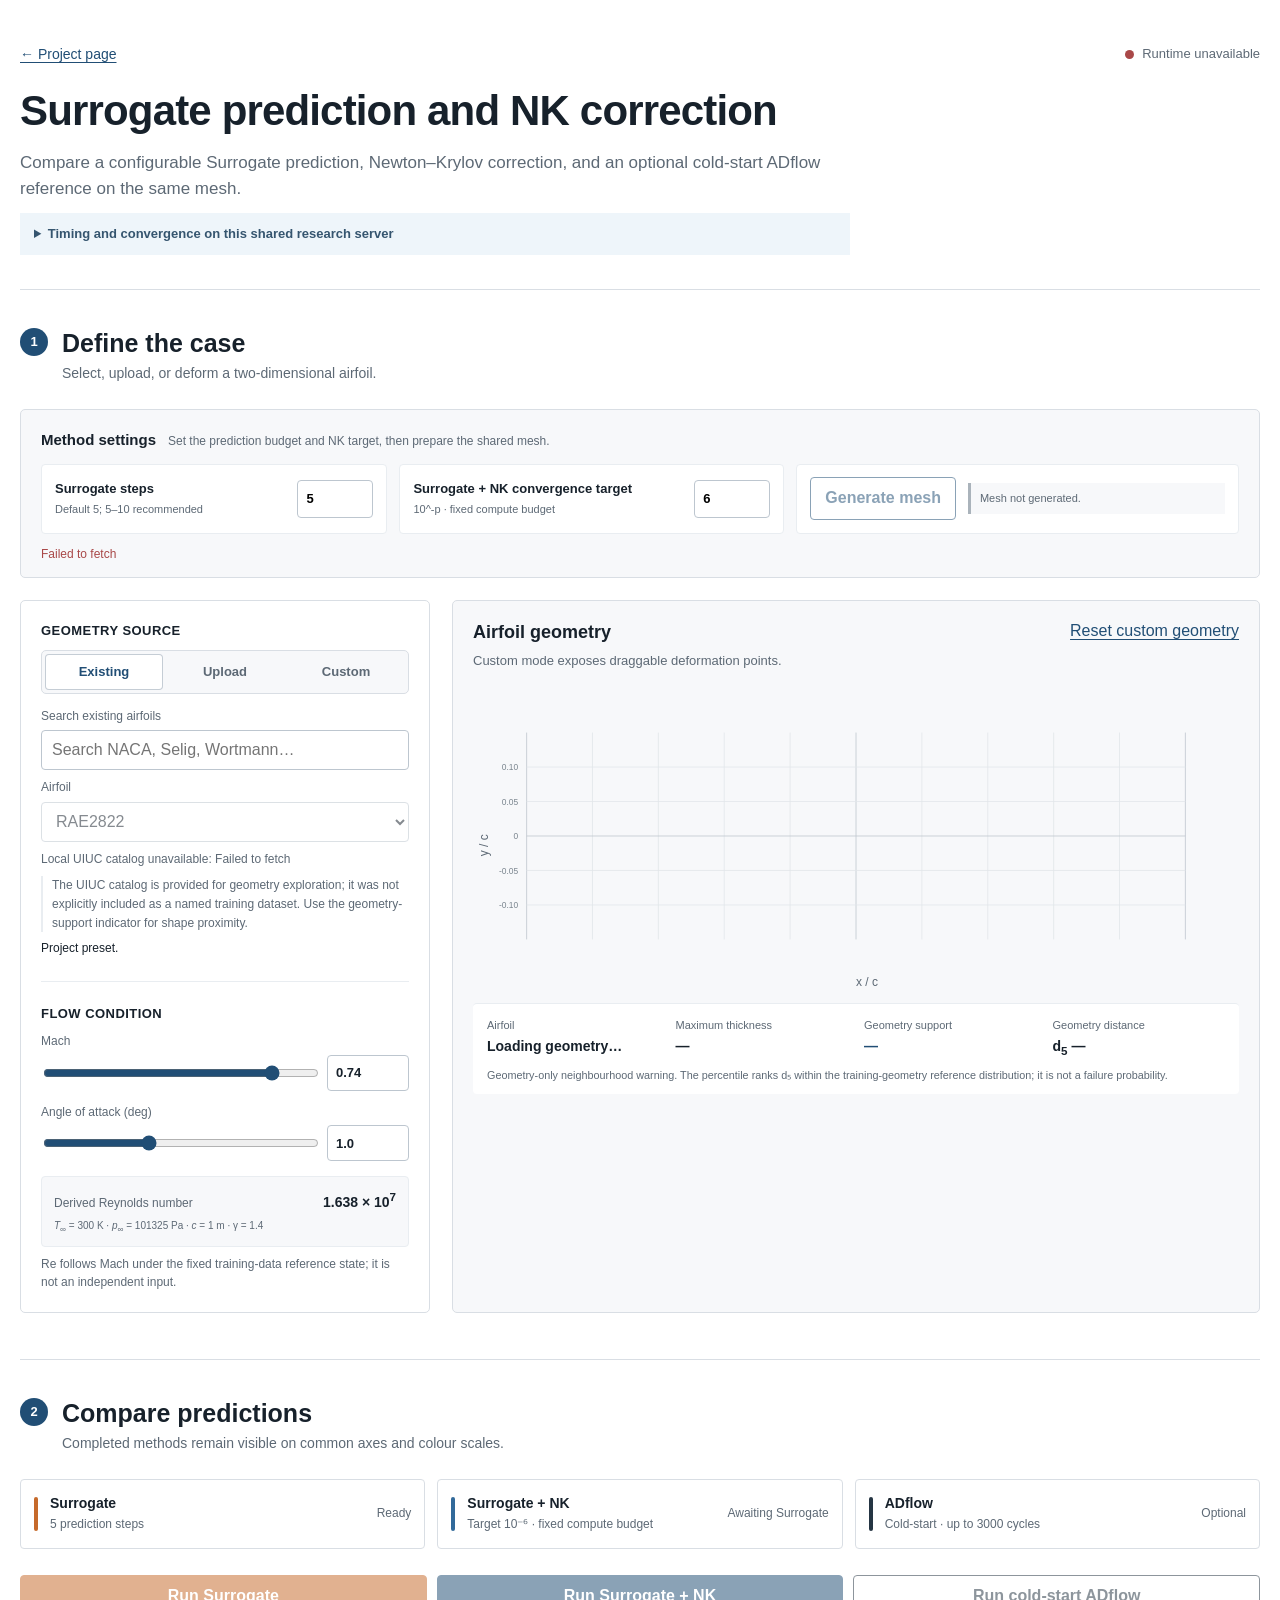
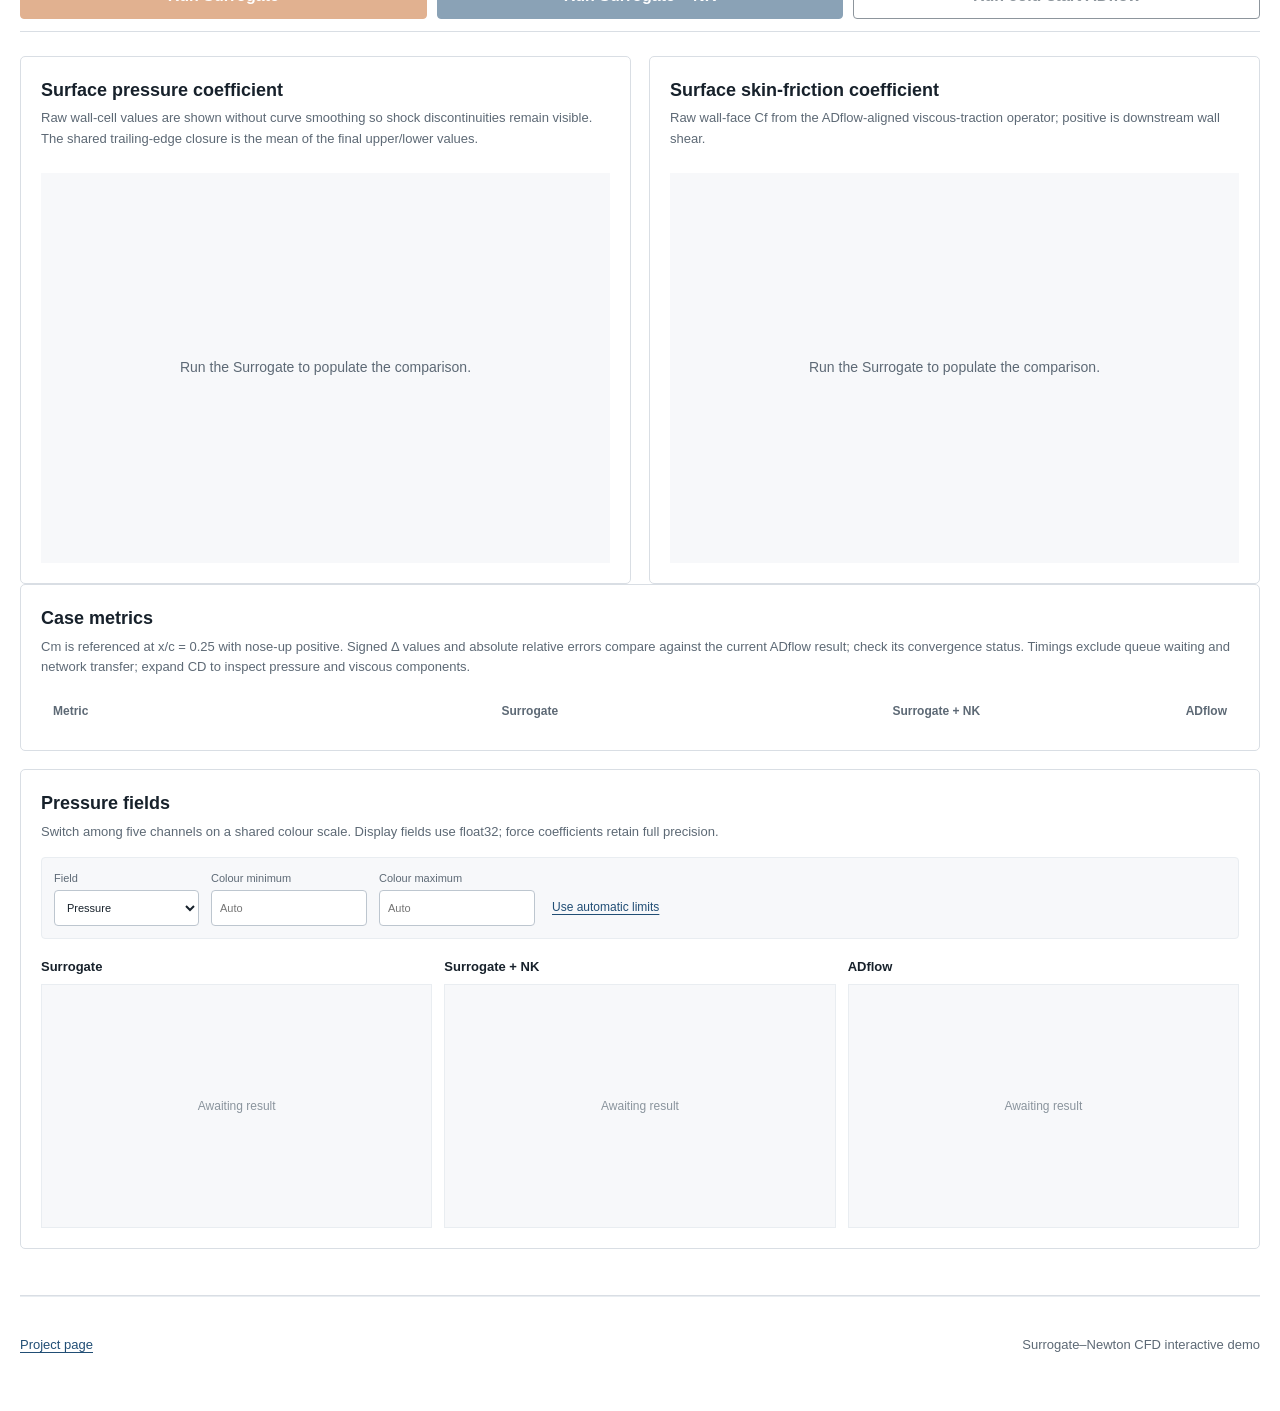
==== demo/index.html @ ae0463c0 "Publish interactive CFD demo with HTTPS compute gateway" ====
<!doctype html>
<html lang="en">
  <head>
    <meta charset="utf-8">
    <meta name="viewport" content="width=device-width, initial-scale=1">
    <meta name="description" content="Interactive Surrogate–Newton CFD airfoil prediction and Newton–Krylov correction demonstration.">
    <meta name="cfd-api-base" content="https://hunting-estimator-replace.ngrok-free.dev">
    <title>Surrogate–Newton CFD · Interactive demo</title>
    <link rel="icon" href="data:,">
    <link rel="stylesheet" href="./styles.css?v=20261111-github">
  </head>
  <body class="demo-page">
    <main class="demo-shell">
      <header class="demo-masthead">
        <a class="back-link" href="../">← Project page</a>
        <h1>Surrogate prediction and NK correction</h1>
        <p>Compare a configurable Surrogate prediction, Newton–Krylov correction, and an optional cold-start ADflow reference on the same mesh.</p>

        <details class="resource-notice"><summary>Timing and convergence on this shared research server</summary><p><strong>Timing on this shared research server.</strong> Limited hardware and queueing can make this public Demo slower than the formal benchmark setting. Cold-start ADflow convergence is case-dependent and its wall time may fluctuate substantially, typically from 10–100 s; Surrogate + NK typically takes 3–10 s. Optimization speedup is likewise strongly dependent on the case and optimization trajectory. Queue waiting time is reported separately from solver wall time. Reaching a residual target does not itself guarantee aerodynamic-coefficient accuracy.</p></details>
        <div id="system-status" class="runtime-status" data-state="pending"><span class="status-dot"></span><span>Checking local runtime…</span></div>
      </header>

      <section id="active-job" class="active-job" aria-live="polite" hidden>
        <div class="active-job-summary">
          <span class="job-pulse" aria-hidden="true"></span>
          <div><strong id="active-job-title">Compute job</strong><span id="active-job-detail">Waiting for scheduler…</span></div>
        </div>
        <div class="active-job-actions">
          <span id="active-job-position"></span>
          <button id="cancel-job" class="text-button" type="button">Cancel job</button>
        </div>
      </section>

      <section class="demo-section case-section" aria-labelledby="case-heading">
        <div class="section-heading"><span>1</span><div><h2 id="case-heading">Define the case</h2><p>Select, upload, or deform a two-dimensional airfoil.</p></div></div>
        <div class="method-bar" aria-label="Method settings and mesh preparation">
          <div class="method-bar-heading"><strong>Method settings</strong><span>Set the prediction budget and NK target, then prepare the shared mesh.</span></div>
          <div class="method-setting-grid">
            <label class="horizontal-setting" for="surrogate-steps"><span>Surrogate steps<small>Default 5; 5–10 recommended</small></span><input id="surrogate-steps" type="number" min="1" max="20" step="1" value="5"></label>
            <label class="horizontal-setting" for="nk-stop-exponent"><span>Surrogate + NK convergence target<small>10^-p · fixed compute budget</small></span><input id="nk-stop-exponent" aria-label="Exponent p" type="number" min="4" max="10" step="1" value="6"></label>
            <div class="mesh-preparation"><button id="mesh-button" class="action-button" disabled>Generate mesh</button><div id="mesh-status" class="mesh-status">Mesh not generated.</div></div>
          </div>
          <p id="case-message" class="case-message" role="status" aria-live="polite">Preparing the local workspace.</p>
        </div>
        <div class="case-layout">
          <aside class="case-controls">
            <div class="control-group geometry-source-group">
              <span class="control-label">Geometry source</span>
              <div class="mode-tabs" role="tablist" aria-label="Geometry source">
                <button class="mode-tab active" data-mode="existing" role="tab" aria-selected="true">Existing</button>
                <button class="mode-tab" data-mode="upload" role="tab" aria-selected="false">Upload</button>
                <button class="mode-tab" data-mode="custom" role="tab" aria-selected="false">Custom</button>
              </div>
              <div class="mode-panel" data-panel="existing">
                <label for="airfoil-search">Search existing airfoils</label>
                <input id="airfoil-search" type="search" placeholder="Search NACA, Selig, Wortmann…" autocomplete="off" disabled>
                <label for="airfoil-preset">Airfoil</label>
                <select id="airfoil-preset" disabled><optgroup label="Project presets"><option value="local:rae2822">RAE2822</option><option value="local:oat15a">OAT15A</option></optgroup></select>
                <p id="airfoil-catalog-status" class="control-help">Loading the local UIUC airfoil library…</p>
                <p class="control-help uiuc-training-note">The UIUC catalog is provided for geometry exploration; it was not explicitly included as a named training dataset. Use the geometry-support indicator for shape proximity.</p>
                <p id="airfoil-description" class="airfoil-description">Project preset.</p>
                <a id="airfoil-source" class="airfoil-source" href="https://m-selig.ae.illinois.edu/ads.html" target="_blank" rel="noreferrer" hidden>UIUC coordinate source ↗</a>
              </div>
              <div class="mode-panel" data-panel="upload" hidden>
                <div class="upload-row"><label class="file-button" for="coordinate-file">Choose coordinate file</label><input id="coordinate-file" type="file" accept=".dat,.txt,.csv,text/plain"><a href="./example-airfoil.dat" download>Download example</a></div>
                <p class="control-help">The example contains separate <code>zone upper</code> and <code>zone lower</code> x–y sections.</p>
              </div>
              <div class="mode-panel" data-panel="custom" hidden>
                <label class="horizontal-setting custom-setting" for="handle-count"><span>Internal drag points<small>Per surface</small></span><input id="handle-count" type="number" min="3" max="16" step="1" value="6"></label>
                <p class="control-help">Cosine-spaced points deform the surface smoothly; the leading and trailing edges remain fixed.</p>
              </div>
            </div>

            <div class="control-group flow-controls">
              <span class="control-label">Flow condition</span>
              <label class="range-control" for="mach-range"><span>Mach</span><input id="mach-range" type="range" min="0.4" max="0.8" step="0.01" value="0.74"><input id="mach" type="number" min="0.4" max="0.8" step="0.01" value="0.74"></label>
              <label class="range-control" for="aoa-range"><span>Angle of attack (deg)</span><input id="aoa-range" type="range" min="-2" max="6" step="0.1" value="1.0"><input id="aoa" type="number" min="-2" max="6" step="0.1" value="1.0"></label>
              <div class="reference-state-readout" aria-label="Fixed thermodynamic reference state">
                <span>Derived Reynolds number</span><strong id="reynolds-value">1.638 × 10<sup>7</sup></strong>
                <small><i>T</i><sub>∞</sub> = 300 K · <i>p</i><sub>∞</sub> = 101325 Pa · <i>c</i> = 1 m · γ = 1.4</small>
              </div>
              <p class="control-help">Re follows Mach under the fixed training-data reference state; it is not an independent input.</p>
            </div>

          </aside>

          <div class="geometry-panel">
            <div class="panel-title-row"><div><h3 id="editor-title">Airfoil geometry</h3><p>Custom mode exposes draggable deformation points.</p></div><button id="reset-geometry" class="text-button">Reset custom geometry</button></div>
            <div id="geometry-editor" class="geometry-editor">
              <svg id="airfoil-svg" viewBox="0 0 1000 360" role="img" aria-label="Editable airfoil geometry"><g class="editor-grid"></g><path id="airfoil-fill" class="airfoil-fill"></path><path id="upper-path" class="surface-path"></path><path id="lower-path" class="surface-path"></path><g id="handle-lines" class="handle-lines"></g><g id="upper-handles" class="handles"></g><g id="lower-handles" class="handles"></g></svg>
              <span class="x-axis-label">x / c</span><span class="y-axis-label">y / c</span>
            </div>
            <div class="geometry-readout">
              <div><span>Airfoil</span><strong id="geometry-name">Loading geometry…</strong></div>
              <div><span>Maximum thickness</span><strong id="thickness-value">—</strong></div>
              <div><span>Geometry support</span><strong id="ood-badge">—</strong></div>
              <div><span>Geometry distance</span><strong id="d5-value">d<sub>5</sub> —</strong></div>
              <small id="fit-note">Geometry-only neighbourhood warning. The percentile ranks d₅ within the training-geometry reference distribution; it is not a failure probability.</small>
            </div>
          </div>
        </div>

      </section>

      <section class="demo-section results-section" aria-labelledby="results-heading">
        <div class="section-heading"><span>2</span><div><h2 id="results-heading">Compare predictions</h2><p>Completed methods remain visible on common axes and colour scales.</p></div></div>
        <div class="stage-summary" aria-label="Available solution stages">
          <article id="stage-surrogate" class="stage-card active"><i></i><div><strong>Surrogate</strong><span id="surrogate-stage-detail">5 prediction steps</span></div><small class="stage-state">Ready</small></article>
          <article id="stage-recovery" class="stage-card"><i></i><div><strong>Surrogate + NK</strong><span id="nk-stage-detail">Target 10⁻⁶ · fixed compute budget</span></div><small class="stage-state">Awaiting Surrogate</small></article>
          <article id="stage-reference" class="stage-card"><i></i><div><strong>ADflow</strong><span>Cold-start · up to 3000 cycles</span></div><small class="stage-state">Optional</small></article>
        </div>
        <div class="solver-actions"><button id="predict-button" class="action-button surrogate-run" disabled>Run Surrogate</button><button id="recover-button" class="action-button nk-run" disabled>Run Surrogate + NK</button><button id="reference-button" class="action-button adflow-run" disabled>Run cold-start ADflow</button></div>

        <div class="surface-plot-grid">
          <article class="result-panel cp-panel">
            <div class="result-heading"><div><h3>Surface pressure coefficient</h3><p>Raw wall-cell values are shown without curve smoothing so shock discontinuities remain visible. The shared trailing-edge closure is the mean of the final upper/lower values.</p></div><div id="cp-legend" class="plot-legend"></div></div>
            <div class="plot-frame"><svg id="cp-chart" viewBox="0 0 900 390" role="img" aria-label="Pressure coefficient comparison"><g class="chart-grid"></g><g class="chart-series"></g><g class="chart-labels"></g></svg><p class="empty-plot" id="cp-empty">Run the Surrogate to populate the comparison.</p></div>
          </article>
          <article class="result-panel cf-panel">
            <div class="result-heading"><div><h3>Surface skin-friction coefficient</h3><p>Raw wall-face Cf from the ADflow-aligned viscous-traction operator; positive is downstream wall shear.</p></div><div id="cf-legend" class="plot-legend"></div></div>
            <div class="plot-frame"><svg id="cf-chart" viewBox="0 0 900 390" role="img" aria-label="Skin-friction coefficient comparison"><g class="chart-grid"></g><g class="chart-series"></g><g class="chart-labels"></g></svg><p class="empty-plot" id="cf-empty">Run the Surrogate to populate the comparison.</p></div>
          </article>
        </div>

        <article class="result-panel metric-panel">
          <div class="result-heading"><div><h3>Case metrics</h3><p>Cm is referenced at x/c = 0.25 with nose-up positive. Signed Δ values and absolute relative errors compare against the current ADflow result; check its convergence status. Timings exclude queue waiting and network transfer; expand CD to inspect pressure and viscous components.</p></div></div>
          <div class="metric-table-wrap"><table class="comparison-table"><thead><tr><th>Metric</th><th>Surrogate</th><th>Surrogate + NK</th><th>ADflow</th></tr></thead><tbody id="comparison-body"></tbody></table></div>
        </article>

        <article class="result-panel fields-panel">
          <div class="result-heading field-heading"><div><h3 id="field-title">Pressure fields</h3><p>Switch among five channels on a shared colour scale. Display fields use float32; force coefficients retain full precision.</p></div></div>
          <div class="field-toolbar">
            <label for="field-channel"><span>Field</span><select id="field-channel"><option value="density">Density</option><option value="velocity_x">Velocity X</option><option value="velocity_y">Velocity Y</option><option value="pressure" selected>Pressure</option><option value="sa_nu_tilde">SA working variable</option></select></label>
            <label for="field-scale-min"><span>Colour minimum</span><input id="field-scale-min" type="number" step="any" placeholder="Auto"></label>
            <label for="field-scale-max"><span>Colour maximum</span><input id="field-scale-max" type="number" step="any" placeholder="Auto"></label>
            <button id="field-scale-auto" class="text-button" type="button">Use automatic limits</button>
            <div id="shared-colorbar" class="shared-colorbar" hidden><span id="color-min">—</span><i></i><span id="color-max">—</span></div>
          </div>
          <div class="field-grid">
            <figure class="field-item"><figcaption>Surrogate</figcaption><div><canvas id="field-surrogate" aria-label="Surrogate field"></canvas><p id="field-surrogate-empty" class="field-placeholder">Awaiting result</p></div></figure>
            <figure class="field-item"><figcaption>Surrogate + NK</figcaption><div><canvas id="field-recovery" aria-label="Newton–Krylov-corrected field"></canvas><p id="field-recovery-empty" class="field-placeholder">Awaiting result</p></div></figure>
            <figure class="field-item"><figcaption>ADflow</figcaption><div><canvas id="field-reference" aria-label="ADflow field"></canvas><p id="field-reference-empty" class="field-placeholder">Awaiting result</p></div></figure>
          </div>
          <div id="error-section" class="error-section" hidden>
            <div class="error-heading"><div><h4 id="error-title">Absolute pressure error against ADflow</h4><p>Surrogate and corrected fields use the same configurable error scale.</p></div></div>
            <div class="error-toolbar">
              <label for="error-scale-min"><span>Error minimum</span><input id="error-scale-min" type="number" step="any" value="0"></label>
              <label for="error-scale-max"><span>Error maximum</span><input id="error-scale-max" type="number" step="any" placeholder="Auto"></label>
              <button id="error-scale-auto" class="text-button" type="button">Use automatic limits</button>
              <div class="error-colorbar"><span id="error-min">0</span><i></i><span id="error-max">—</span></div>
            </div>
            <div class="error-grid">
              <figure class="field-item"><figcaption>Surrogate error <span id="surrogate-error-mse"></span></figcaption><div><canvas id="error-surrogate" aria-label="Surrogate absolute field error"></canvas></div></figure>
              <figure class="field-item"><figcaption>Surrogate + NK error <span id="recovery-error-mse"></span></figcaption><div><canvas id="error-recovery" aria-label="Newton–Krylov absolute field error"></canvas></div></figure>
            </div>
          </div>
        </article>
      </section>
      <footer class="paper-footer"><a href="../">Project page</a><span>Surrogate–Newton CFD interactive demo</span></footer>
    </main>
    <script src="./app.js?v=20261111-github"></script>
  </body>
</html>
---- demo/styles.css ----
:root {
  color-scheme: light;
  --ink: #17212b;
  --muted: #5d6975;
  --line: #d9dee4;
  --soft-line: #e9edf1;
  --paper: #ffffff;
  --panel: #f7f8fa;
  --blue: #326a9a;
  --blue-dark: #214e75;
  --navy: #102a43;
  --navy-deep: #0a1f33;
  --sky: #eaf3f8;
  --sand: #f3eee6;
  --orange: #c66a2b;
  --teal: #36877b;
  --red: #a94848;
  font-family: Arial, "Helvetica Neue", sans-serif;
  font-synthesis: none;
}

* {
  box-sizing: border-box;
}

html {
  scroll-behavior: smooth;
}

body {
  margin: 0;
  color: var(--ink);
  background: var(--paper);
  font-size: 16px;
  line-height: 1.55;
}

a {
  color: var(--blue-dark);
  text-underline-offset: 3px;
}

img {
  display: block;
  max-width: 100%;
}

button,
input,
select {
  font: inherit;
}

button,
select,
input[type="file"] {
  cursor: pointer;
}

button:disabled,
select:disabled {
  cursor: not-allowed;
  opacity: 0.52;
}

.paper-shell {
  width: min(1160px, calc(100% - 48px));
  margin: 0 auto;
}

.demo-shell {
  width: min(1080px, calc(100% - 40px));
  margin: 0 auto;
}

.paper-page {
  background: #fbfcfd;
}

.skip-link {
  position: fixed;
  z-index: 100;
  top: 8px;
  left: 8px;
  padding: 8px 12px;
  color: #fff;
  background: var(--navy-deep);
  transform: translateY(-150%);
}

.skip-link:focus {
  transform: translateY(0);
}

.project-nav {
  position: sticky;
  z-index: 20;
  top: 0;
  border-bottom: 1px solid rgba(16, 42, 67, 0.1);
  background: rgba(255, 255, 255, 0.94);
  backdrop-filter: blur(12px);
}

.project-nav-inner {
  display: flex;
  align-items: center;
  justify-content: space-between;
  min-height: 66px;
  gap: 24px;
}

.project-wordmark {
  display: inline-flex;
  align-items: center;
  gap: 10px;
  color: var(--navy);
  font-size: 14px;
  text-decoration: none;
}

.project-wordmark > span {
  display: grid;
  place-items: center;
  width: 34px;
  height: 34px;
  border-radius: 10px;
  color: #fff;
  background: var(--navy);
  font-size: 12px;
  font-weight: 800;
  letter-spacing: -0.05em;
}

.project-nav nav,
.paper-footer nav {
  display: flex;
  align-items: center;
  gap: 24px;
}

.project-nav nav a,
.paper-footer nav a {
  color: var(--ink);
  font-size: 13px;
  font-weight: 700;
  text-decoration: none;
}

.project-nav nav .nav-demo-link {
  padding: 8px 13px;
  border-radius: 8px;
  color: #fff;
  background: var(--navy);
}

.paper-hero {
  overflow: hidden;
  border-bottom: 1px solid rgba(16, 42, 67, 0.1);
  background:
    radial-gradient(circle at 82% 18%, rgba(50, 106, 154, 0.15), transparent 25rem),
    linear-gradient(145deg, #f7fafc 0%, #edf4f7 55%, #f7f2ea 100%);
}

.hero-grid {
  display: grid;
  grid-template-columns: minmax(0, 1.62fr) minmax(280px, 0.68fr);
  align-items: center;
  gap: clamp(46px, 7vw, 90px);
  min-height: 660px;
  padding-top: 78px;
  padding-bottom: 88px;
}

.project-label,
.section-kicker,
.evidence-kicker {
  margin: 0 0 16px;
  color: var(--blue-dark);
  font-size: 12px;
  font-weight: 800;
  letter-spacing: 0.1em;
  text-transform: uppercase;
}

.hero-copy h1 {
  max-width: 820px;
  margin: 0;
  color: var(--navy-deep);
  font-size: clamp(40px, 5.2vw, 66px);
  font-weight: 760;
  letter-spacing: -0.045em;
  line-height: 1.04;
}

.paper-subtitle {
  max-width: 760px;
  margin: 24px 0 0;
  color: #41566a;
  font-size: clamp(18px, 2vw, 22px);
  line-height: 1.5;
}

.paper-authors {
  display: flex;
  flex-wrap: wrap;
  align-items: baseline;
  gap: 5px 9px;
  margin: 28px 0 0;
  color: var(--navy);
  font-size: 14px;
}

.paper-authors span,
.paper-authors sup {
  color: #7890a3;
}

.paper-affiliation {
  max-width: 720px;
  margin: 7px 0 0;
  color: var(--muted);
  font-size: 13px;
}

.paper-links {
  display: flex;
  flex-wrap: wrap;
  gap: 10px;
  margin-top: 30px;
}

.paper-links a {
  display: inline-flex;
  align-items: center;
  gap: 10px;
  min-height: 44px;
  padding: 10px 17px;
  border: 1px solid #b8c5d0;
  border-radius: 10px;
  color: var(--navy);
  background: rgba(255, 255, 255, 0.76);
  font-size: 14px;
  font-weight: 700;
  text-decoration: none;
  transition: border-color 160ms ease, transform 160ms ease, box-shadow 160ms ease;
}

.paper-links .button-primary {
  border-color: var(--navy);
  color: #fff;
  background: var(--navy);
}

.paper-links a:hover,
.paper-links a:focus-visible {
  border-color: var(--blue);
  outline: none;
  box-shadow: 0 8px 24px rgba(16, 42, 67, 0.12);
  transform: translateY(-1px);
}

.hero-evidence {
  position: relative;
  padding: 30px;
  border: 1px solid rgba(255, 255, 255, 0.14);
  border-radius: 20px;
  color: #fff;
  background: linear-gradient(160deg, var(--navy) 0%, var(--navy-deep) 100%);
  box-shadow: 0 24px 60px rgba(16, 42, 67, 0.2);
}

.hero-evidence::before {
  position: absolute;
  top: 20px;
  right: 22px;
  width: 34px;
  height: 3px;
  border-radius: 99px;
  background: var(--orange);
  content: "";
}

.evidence-kicker {
  color: #acc9dc;
}

.evidence-stat {
  display: grid;
  gap: 5px;
  padding: 21px 0;
  border-top: 1px solid rgba(255, 255, 255, 0.14);
}

.evidence-stat strong {
  color: #fff;
  font-size: 42px;
  letter-spacing: -0.04em;
  line-height: 1;
}

.evidence-stat.compact strong {
  font-size: 30px;
}

.evidence-stat span {
  color: #c6d6e2;
  font-size: 13px;
  line-height: 1.45;
}

.evidence-note {
  margin: 18px 0 0;
  color: #8fa9bc;
  font-size: 11px;
}

.featured-figure {
  margin: 72px auto 10px;
  padding: 20px;
  border: 1px solid var(--soft-line);
  border-radius: 20px;
  background: #fff;
  box-shadow: 0 18px 50px rgba(20, 46, 70, 0.08);
}

.featured-figure img,
.paper-result-figure img {
  width: 100%;
  border-radius: 12px;
  background: #fff;
}

.featured-figure figcaption,
.paper-result-figure figcaption {
  margin: 15px auto 1px;
  color: var(--muted);
  font-size: 13px;
  line-height: 1.5;
}

.featured-figure figcaption {
  max-width: 850px;
  text-align: center;
}

.paper-section {
  padding: 92px 0;
  border-top: 1px solid var(--soft-line);
}

.featured-figure + .paper-section {
  margin-top: 72px;
}

.section-heading-copy h2,
.demo-callout h2 {
  margin: 0;
  color: var(--navy-deep);
  font-size: clamp(30px, 3.5vw, 45px);
  letter-spacing: -0.035em;
  line-height: 1.12;
}

.section-heading-copy > p:last-child {
  max-width: 780px;
  margin: 18px 0 0;
  color: var(--muted);
  font-size: 17px;
}

.centered-heading {
  max-width: 850px;
  margin: 0 auto 44px;
  text-align: center;
}

.centered-heading > p:last-child {
  margin-right: auto;
  margin-left: auto;
}

.abstract-section {
  display: grid;
  grid-template-columns: minmax(280px, 0.8fr) minmax(0, 1.2fr);
  gap: clamp(50px, 8vw, 110px);
}

.abstract-copy {
  border-left: 3px solid #c7dbe8;
  padding-left: 30px;
}

.abstract-copy p {
  margin: 0;
  color: #344b5f;
  font-size: 17px;
  line-height: 1.8;
}

.abstract-copy p + p {
  margin-top: 20px;
}

.method-steps {
  display: grid;
  grid-template-columns: repeat(4, minmax(0, 1fr));
  gap: 14px;
}

.method-steps article {
  min-height: 225px;
  padding: 26px 23px;
  border: 1px solid #dce4ea;
  border-radius: 16px;
  background: #fff;
  transition: border-color 160ms ease, transform 160ms ease;
}

.method-steps article:hover {
  border-color: #a9c4d6;
  transform: translateY(-3px);
}

.method-steps span {
  display: inline-block;
  margin-bottom: 38px;
  color: var(--orange);
  font-size: 12px;
  font-weight: 800;
  letter-spacing: 0.08em;
}

.method-steps h3 {
  margin: 0 0 10px;
  color: var(--navy);
  font-size: 20px;
}

.method-steps p {
  margin: 0;
  color: var(--muted);
  font-size: 14px;
  line-height: 1.6;
}

.results-section {
  padding-bottom: 40px;
}

.result-story {
  display: grid;
  grid-template-columns: minmax(0, 1.65fr) minmax(240px, 0.65fr);
  align-items: center;
  gap: clamp(35px, 6vw, 80px);
  padding: 50px 0;
}

.result-story + .result-story {
  border-top: 1px solid var(--soft-line);
}

.reverse-story .paper-result-figure {
  order: 2;
}

.paper-result-figure {
  margin: 0;
  padding: 14px;
  border: 1px solid var(--soft-line);
  border-radius: 18px;
  background: #fff;
  box-shadow: 0 14px 40px rgba(20, 46, 70, 0.06);
}

.paper-result-figure figcaption {
  padding: 0 8px 4px;
}

.result-number {
  margin: 0 0 28px;
  color: var(--orange);
  font-size: 12px;
  font-weight: 800;
  letter-spacing: 0.08em;
}

.result-copy h3 {
  margin: 0;
  color: var(--navy);
  font-size: 28px;
  letter-spacing: -0.025em;
  line-height: 1.2;
}

.result-copy > p:last-child {
  margin: 16px 0 0;
  color: var(--muted);
  font-size: 15px;
  line-height: 1.7;
}

.demo-callout {
  display: grid;
  grid-template-columns: minmax(0, 1.4fr) minmax(250px, 0.6fr);
  align-items: center;
  gap: 70px;
  margin: 72px 0;
  padding: 58px;
  border: 0;
  border-radius: 24px;
  color: #fff;
  background:
    radial-gradient(circle at 90% 10%, rgba(80, 153, 196, 0.28), transparent 19rem),
    var(--navy-deep);
}

.demo-callout .section-kicker {
  color: #91bdd7;
}

.demo-callout h2 {
  color: #fff;
}

.demo-callout p {
  max-width: 720px;
  margin: 18px 0 0;
  color: #c4d3df;
  font-size: 16px;
}

.demo-features {
  display: flex;
  flex-wrap: wrap;
  gap: 8px 18px;
  margin: 24px 0 0;
  padding: 0;
  color: #a9c0d0;
  font-size: 12px;
  list-style: none;
}

.demo-features li::before {
  margin-right: 7px;
  color: #e4a46d;
  content: "✓";
}

.demo-callout-action {
  display: grid;
  gap: 12px;
}

.demo-callout-action > span {
  color: #89a5b9;
  font-size: 11px;
  font-weight: 800;
  letter-spacing: 0.08em;
  text-transform: uppercase;
}

.demo-callout-action > a {
  display: flex;
  align-items: center;
  justify-content: space-between;
  gap: 16px;
  padding: 14px 16px;
  border-radius: 10px;
  color: var(--navy-deep);
  background: #fff;
  font-size: 14px;
  font-weight: 800;
  text-decoration: none;
}

.demo-callout-action small {
  color: #7894a9;
  line-height: 1.5;
}

.citation-section {
  display: grid;
  grid-template-columns: minmax(280px, 0.7fr) minmax(0, 1.3fr);
  gap: clamp(40px, 7vw, 90px);
}

.citation-section pre {
  overflow-x: auto;
  margin: 0;
  padding: 24px;
  border: 1px solid #d7e0e7;
  border-radius: 14px;
  color: #d8e8f2;
  background: var(--navy-deep);
  font-size: 12px;
  line-height: 1.65;
}

.paper-footer {
  display: flex;
  align-items: center;
  justify-content: space-between;
  gap: 30px;
  padding: 38px 0 56px;
  border-top: 1px solid var(--soft-line);
  color: var(--muted);
  font-size: 13px;
}

.paper-footer > div {
  display: grid;
  gap: 3px;
}

.paper-footer strong {
  color: var(--navy);
}

/* Functional demo */

.demo-shell {
  width: min(1260px, calc(100% - 40px));
}

.demo-masthead {
  position: relative;
  padding: 42px 0 34px;
  border-bottom: 1px solid var(--line);
}

.back-link {
  display: inline-block;
  margin-bottom: 20px;
  font-size: 14px;
}

.demo-masthead h1 {
  margin: 0;
  font-size: clamp(29px, 4vw, 42px);
  line-height: 1.2;
  letter-spacing: -0.02em;
}

.demo-masthead > p {
  max-width: 830px;
  margin: 14px 0 0;
  color: var(--muted);
  font-size: 17px;
}

.demo-masthead > .transport-notice {
  max-width: 830px;
  margin-top: 18px;
  padding: 11px 14px;
  border-left: 3px solid #b36b2c;
  color: #6f4a2b;
  background: #fff6ea;
  font-size: 13px;
  line-height: 1.55;
}

.demo-masthead > .resource-notice {
  max-width: 830px;
  margin-top: 10px;
  padding: 11px 14px;
  border-left: 3px solid var(--steel);
  color: #35556f;
  background: #eef5fa;
  font-size: 13px;
  line-height: 1.55;
}

.runtime-status {
  position: absolute;
  top: 44px;
  right: 0;
  display: flex;
  align-items: center;
  gap: 8px;
  color: var(--muted);
  font-size: 13px;
}

.status-dot {
  width: 9px;
  height: 9px;
  border-radius: 50%;
  background: #9aa4ad;
}

.runtime-status[data-state="online"] .status-dot {
  background: var(--teal);
}

.runtime-status[data-state="offline"] .status-dot {
  background: var(--red);
}

.active-job {
  display: flex;
  align-items: center;
  justify-content: space-between;
  gap: 24px;
  margin-top: 20px;
  padding: 14px 16px;
  border: 1px solid #b9cedd;
  border-radius: 7px;
  background: #edf5f9;
  box-shadow: 0 8px 24px rgba(33, 78, 117, 0.08);
}

.active-job[data-state="running"] {
  border-color: #8eb8d4;
  background: #e8f3f8;
}

.active-job[data-state="cancelled"],
.active-job[data-state="failed"] {
  border-color: #d4b1b1;
  background: #fbf0f0;
}

.active-job-summary,
.active-job-actions {
  display: flex;
  align-items: center;
  gap: 12px;
}

.active-job-summary > div {
  display: grid;
  gap: 2px;
}

.active-job-summary strong {
  color: var(--navy);
  font-size: 14px;
}

.active-job-summary span,
.active-job-actions > span {
  color: var(--muted);
  font-size: 12px;
}

.job-pulse {
  width: 10px;
  height: 10px;
  border-radius: 50%;
  background: var(--blue);
  box-shadow: 0 0 0 5px rgba(50, 106, 154, 0.12);
}

.active-job[data-state="running"] .job-pulse {
  animation: job-pulse 1.5s ease-out infinite;
}

.active-job-actions .text-button {
  min-height: 34px;
  padding: 6px 10px;
  border: 1px solid #aebfc9;
  border-radius: 4px;
  background: #fff;
}

@keyframes job-pulse {
  0% { box-shadow: 0 0 0 0 rgba(50, 106, 154, 0.34); }
  70% { box-shadow: 0 0 0 8px rgba(50, 106, 154, 0); }
  100% { box-shadow: 0 0 0 0 rgba(50, 106, 154, 0); }
}

.demo-section {
  padding: 38px 0 46px;
  border-bottom: 1px solid var(--line);
}

.section-heading {
  display: flex;
  align-items: flex-start;
  gap: 14px;
  margin-bottom: 24px;
}

.section-heading > span {
  display: grid;
  place-items: center;
  width: 28px;
  height: 28px;
  border-radius: 50%;
  color: #fff;
  background: var(--blue-dark);
  font-size: 13px;
  font-weight: 700;
}

.section-heading h2 {
  margin: 0;
  font-size: 25px;
  line-height: 1.2;
}

.section-heading p {
  margin: 5px 0 0;
  color: var(--muted);
  font-size: 14px;
}

.case-layout {
  display: grid;
  grid-template-columns: minmax(340px, 410px) 1fr;
  align-items: stretch;
  gap: 22px;
}

.case-controls,
.geometry-panel,
.result-panel {
  border: 1px solid var(--line);
  border-radius: 5px;
  background: #fff;
}

.case-controls {
  padding: 20px;
}

.control-group + .control-group {
  margin-top: 24px;
  padding-top: 22px;
  border-top: 1px solid var(--soft-line);
}

.control-group > label,
.flow-controls > label,
.control-label {
  display: block;
  margin-bottom: 8px;
  font-size: 13px;
  font-weight: 700;
  text-transform: uppercase;
  letter-spacing: 0.035em;
}

#geometry-source,
#airfoil-search,
#airfoil-preset,
.input-row input,
.range-control input[type="number"] {
  width: 100%;
  height: 40px;
  padding: 7px 10px;
  border: 1px solid #bdc6cf;
  border-radius: 4px;
  color: var(--ink);
  background: #fff;
}

#geometry-source:focus,
#airfoil-search:focus,
#airfoil-preset:focus,
.input-row input:focus,
.range-control input[type="number"]:focus {
  border-color: var(--blue);
  outline: 2px solid #d8e7f3;
}

.upload-row {
  display: flex;
  flex-wrap: wrap;
  align-items: center;
  gap: 8px 12px;
  margin-top: 11px;
}

#coordinate-file {
  position: absolute;
  width: 1px;
  height: 1px;
  overflow: hidden;
  clip: rect(0 0 0 0);
  clip-path: inset(50%);
}

.file-button {
  padding: 7px 10px;
  border: 1px solid #b9c2cb;
  border-radius: 4px;
  font-size: 13px;
}

.upload-row a {
  font-size: 13px;
}

.control-help {
  margin: 8px 0 0;
  color: var(--muted);
  font-size: 12px;
}

.control-help code {
  font-size: 11px;
}

.mode-tabs {
  display: grid;
  grid-template-columns: repeat(3, 1fr);
  gap: 5px;
  padding: 4px;
  border: 1px solid var(--line);
  border-radius: 5px;
  background: var(--panel);
}

.mode-tab {
  min-height: 34px;
  border: 0;
  border-radius: 3px;
  color: var(--muted);
  background: transparent;
  font-size: 13px;
  font-weight: 700;
}

.mode-tab.active {
  color: var(--blue-dark);
  background: #fff;
  box-shadow: 0 0 0 1px #c5cdd5;
}

.mode-panel {
  margin-top: 13px;
  min-height: 76px;
}

.mode-panel > label:not(.custom-setting) {
  display: block;
  margin-bottom: 5px;
  color: var(--muted);
  font-size: 12px;
}

#airfoil-search {
  margin-bottom: 8px;
}

.airfoil-description {
  margin: 8px 0 1px;
  color: var(--ink);
  font-size: 12px;
  line-height: 1.4;
}

.airfoil-source {
  font-size: 12px;
}

.range-control {
  display: grid !important;
  grid-template-columns: 1fr 82px;
  align-items: center;
  gap: 4px 10px;
  margin-bottom: 12px !important;
  text-transform: none !important;
  letter-spacing: 0 !important;
}

.range-control span {
  grid-column: 1 / -1;
  color: var(--muted);
  font-size: 12px;
  font-weight: 400;
}

.range-control input[type="range"] {
  width: 100%;
  accent-color: var(--blue-dark);
}

.range-control input[type="number"] {
  height: 36px;
  padding: 5px 8px;
}

.reference-state-readout {
  display: grid;
  grid-template-columns: 1fr auto;
  align-items: baseline;
  gap: 5px 12px;
  margin-top: 15px;
  padding: 11px 12px;
  border: 1px solid var(--soft-line);
  border-radius: 4px;
  background: var(--panel);
  color: var(--muted);
  font-size: 12px;
}

.reference-state-readout strong {
  color: var(--ink);
  font-size: 14px;
  font-weight: 600;
}

.reference-state-readout small {
  grid-column: 1 / -1;
  line-height: 1.45;
}

.input-row {
  display: grid;
  grid-template-columns: 0.75fr 1.25fr;
  gap: 10px;
}

.input-row label {
  color: var(--muted);
  font-size: 12px;
}

.input-row label:last-child {
  grid-column: 1 / -1;
}

.input-row span {
  display: block;
  margin-bottom: 4px;
}

.geometry-readout {
  display: grid;
  grid-template-columns: repeat(4, minmax(0, 1fr));
  gap: 10px 16px;
  margin-top: 12px;
  padding: 13px 14px 11px;
  border-top: 1px solid var(--soft-line);
  border-radius: 4px;
  background: #fff;
  font-size: 13px;
}

.geometry-readout > div {
  min-width: 0;
}

.geometry-readout span,
.geometry-readout strong {
  display: block;
}

.geometry-readout span {
  color: var(--muted);
  font-size: 11px;
}

.geometry-readout strong {
  margin-top: 2px;
  font-family: Arial, "Helvetica Neue", sans-serif;
  font-size: 14px;
  line-height: 1.35;
}

.geometry-readout small {
  grid-column: 1 / -1;
  color: var(--muted);
  line-height: 1.4;
}

#ood-badge {
  color: var(--blue-dark);
}

#ood-badge.edge {
  color: #9a641d;
}

#ood-badge.out {
  color: var(--red);
}

#ood-badge.id {
  color: #2d6b4f;
}

.uiuc-training-note {
  padding-left: 9px;
  border-left: 2px solid var(--soft-line);
}

.action-button {
  min-height: 40px;
  padding: 8px 14px;
  border: 1px solid var(--blue-dark);
  border-radius: 4px;
  color: var(--blue-dark);
  background: #fff;
  font-weight: 700;
}

.action-button:hover:not(:disabled),
.action-button:focus-visible {
  background: #eef4f8;
  outline: none;
}

.method-bar {
  margin-top: 22px;
  padding: 18px 20px 14px;
  border: 1px solid var(--line);
  border-radius: 5px;
  background: var(--panel);
}

.method-bar-heading {
  display: flex;
  align-items: baseline;
  gap: 12px;
  margin-bottom: 13px;
}

.method-bar-heading strong {
  font-size: 15px;
}

.method-bar-heading span {
  color: var(--muted);
  font-size: 12px;
}

.method-setting-grid {
  display: grid;
  grid-template-columns: minmax(220px, 0.9fr) minmax(260px, 1fr) minmax(300px, 1.15fr);
  align-items: stretch;
  gap: 12px;
}

.horizontal-setting,
.mesh-preparation {
  min-height: 70px;
  padding: 12px 13px;
  border: 1px solid var(--soft-line);
  border-radius: 4px;
  background: #fff;
}

.horizontal-setting {
  display: grid;
  grid-template-columns: 1fr 76px;
  align-items: center;
  gap: 12px;
  color: var(--ink);
  font-size: 13px;
  font-weight: 700;
}

.horizontal-setting small {
  display: block;
  margin-top: 2px;
  color: var(--muted);
  font-size: 11px;
  font-weight: 400;
}

.horizontal-setting input {
  width: 100%;
  height: 38px;
  padding: 6px 8px;
  border: 1px solid #bdc6cf;
  border-radius: 4px;
}

.horizontal-setting input:focus {
  border-color: var(--blue);
  outline: 2px solid #d8e7f3;
}

.mesh-preparation {
  display: grid;
  grid-template-columns: auto 1fr;
  align-items: center;
  gap: 12px;
}

.mesh-status {
  padding: 7px 9px;
  border-left: 3px solid #aab3bb;
  color: var(--muted);
  background: var(--panel);
  font-size: 11px;
  font-variant-numeric: tabular-nums;
}

.mesh-status.ready {
  border-left-color: var(--teal);
  color: #2c665e;
}

.case-message {
  min-height: 0;
  margin: 11px 0 0;
  color: var(--muted);
  font-size: 12px;
}

.case-message.error {
  color: var(--red);
}

.geometry-panel {
  min-width: 0;
  padding: 18px 20px 14px;
  background: var(--panel);
}

.panel-title-row,
.result-heading {
  display: flex;
  align-items: flex-start;
  justify-content: space-between;
  gap: 20px;
}

.panel-title-row h3,
.result-heading h3 {
  margin: 0;
  font-size: 18px;
}

.panel-title-row p,
.result-heading p {
  margin: 4px 0 0;
  color: var(--muted);
  font-size: 13px;
}

.text-button {
  padding: 0;
  border: 0;
  color: var(--blue-dark);
  background: transparent;
  text-decoration: underline;
  text-underline-offset: 3px;
}

.geometry-editor {
  position: relative;
  margin-top: 10px;
}

#airfoil-svg {
  display: block;
  width: 100%;
  min-height: 310px;
  touch-action: none;
  user-select: none;
}

.editor-grid line {
  stroke: #e1e5e9;
  stroke-width: 1;
}

.editor-grid line.major {
  stroke: #bdc5cc;
}

.editor-grid text {
  fill: #7a858e;
  font-family: Arial, "Helvetica Neue", sans-serif;
  font-size: 11px;
}

.airfoil-fill {
  fill: #dfe8ef;
  opacity: 0.68;
}

.surface-path {
  fill: none;
  stroke: #1d2c38;
  stroke-width: 2.5;
}

.handle-lines line {
  stroke: #8ca7bc;
  stroke-width: 1;
  stroke-dasharray: 4 5;
}

.handle-hit {
  fill: transparent;
  cursor: ns-resize;
}

.handle-dot {
  fill: var(--blue);
  stroke: #fff;
  stroke-width: 2;
  pointer-events: none;
}

.x-axis-label,
.y-axis-label {
  position: absolute;
  color: var(--muted);
  font-size: 12px;
}

.x-axis-label {
  left: 50%;
  bottom: 0;
}

.y-axis-label {
  top: 50%;
  left: 0;
  transform: rotate(-90deg);
}

.stage-summary {
  display: grid;
  grid-template-columns: repeat(3, 1fr);
  gap: 12px;
}

.stage-card {
  display: grid;
  grid-template-columns: 4px 1fr auto;
  gap: 12px;
  align-items: center;
  min-height: 70px;
  padding: 13px;
  border: 1px solid var(--line);
  border-radius: 4px;
}

.stage-card > i {
  width: 4px;
  height: 34px;
  border-radius: 3px;
  background: #aeb6bd;
}

#stage-surrogate > i {
  background: var(--orange);
}

#stage-recovery > i {
  background: var(--blue);
}

#stage-reference > i {
  background: #253543;
}

.stage-card strong,
.stage-card span {
  display: block;
}

.stage-card strong {
  font-size: 14px;
}

.stage-card span,
.stage-card small {
  color: var(--muted);
  font-size: 12px;
}

.stage-card.running {
  background: #f4f8fb;
}

.stage-card.complete {
  border-color: #9cb5c8;
}

.solver-actions {
  display: grid;
  grid-template-columns: repeat(3, minmax(0, 1fr));
  gap: 10px;
  margin: 14px 0 24px;
}

.solver-actions .action-button {
  min-height: 44px;
}

.surrogate-run {
  border-color: var(--orange);
  color: #fff;
  background: var(--orange);
}

.surrogate-run:hover:not(:disabled),
.surrogate-run:focus-visible {
  color: #fff;
  background: #ad5821;
}

.nk-run {
  border-color: var(--blue-dark);
  color: #fff;
  background: var(--blue-dark);
}

.nk-run:hover:not(:disabled),
.nk-run:focus-visible {
  color: #fff;
  background: #173d5d;
}

.adflow-run {
  border-color: #253543;
  color: #253543;
  background: #fff;
}

.adflow-run:hover:not(:disabled),
.adflow-run:focus-visible {
  color: #fff;
  background: #253543;
}

.result-panel {
  padding: 20px;
}

.result-panel + .result-panel {
  margin-top: 18px;
}

.plot-frame {
  position: relative;
  min-height: 390px;
  margin-top: 14px;
}

#cp-chart {
  display: block;
  width: 100%;
  height: 390px;
}

#cf-chart {
  display: block;
  width: 100%;
  height: 390px;
}

.surface-plot-grid {
  display: grid;
  grid-template-columns: repeat(2, minmax(0, 1fr));
  gap: 18px;
}

.surface-plot-grid .result-panel + .result-panel {
  margin-top: 0;
}

.surface-plot-grid .result-heading {
  display: block;
}

.surface-plot-grid .plot-legend {
  justify-content: flex-start;
  margin-top: 10px;
}

.drag-breakdown {
  display: inline-block;
  text-align: left;
}

.drag-breakdown summary {
  cursor: pointer;
  list-style-position: outside;
  text-align: right;
}

.drag-breakdown div {
  display: grid;
  grid-template-columns: auto auto;
  gap: 3px 12px;
  margin-top: 6px;
  color: var(--muted);
  font-size: 11px;
}

.chart-grid line {
  stroke: #e0e5e9;
  stroke-width: 1;
}

.chart-grid line.axis {
  stroke: #9da8b1;
}

.chart-labels text {
  fill: #66727d;
  font-family: Arial, "Helvetica Neue", sans-serif;
  font-size: 12px;
}

.plot-legend {
  display: flex;
  flex-wrap: wrap;
  justify-content: flex-end;
  gap: 8px 14px;
  color: var(--muted);
  font-size: 12px;
}

.legend-item {
  display: inline-flex;
  align-items: center;
  gap: 6px;
}

.legend-item i {
  width: 18px;
  height: 0;
  border-top: 3px solid;
}

.legend-item i.dashed {
  border-top-style: dashed;
}

.legend-item i.marked-circle,
.legend-item i.marked-square {
  position: relative;
}

.legend-item i.marked-circle::after,
.legend-item i.marked-square::after {
  position: absolute;
  top: -5px;
  left: 6px;
  width: 6px;
  height: 6px;
  border: 2px solid;
  border-color: inherit;
  background: #fff;
  content: "";
}

.legend-item i.marked-circle::after {
  border-radius: 50%;
}

.legend-item i.wide {
  border-top-width: 5px;
  opacity: 0.72;
}

.legend-separator {
  width: 1px;
  height: 17px;
  background: var(--line);
}

.empty-plot {
  position: absolute;
  inset: 0;
  display: grid;
  place-items: center;
  margin: 0;
  color: var(--muted);
  background: var(--panel);
  font-size: 14px;
}

.metric-table-wrap {
  margin-top: 15px;
  overflow-x: auto;
}

.comparison-table {
  width: 100%;
  border-collapse: collapse;
  font-variant-numeric: tabular-nums;
}

.comparison-table th,
.comparison-table td {
  padding: 10px 12px;
  border-top: 1px solid var(--soft-line);
  text-align: right;
  white-space: nowrap;
}

.comparison-table th:first-child,
.comparison-table td:first-child {
  text-align: left;
}

.comparison-table thead th {
  border-top: 0;
  color: var(--muted);
  font-size: 12px;
}

.comparison-table tbody th {
  font-size: 13px;
  font-weight: 500;
}

.comparison-table td {
  font-size: 13px;
}

.field-heading {
  align-items: center;
}

.field-toolbar,
.error-toolbar {
  display: flex;
  flex-wrap: wrap;
  align-items: flex-end;
  gap: 10px 12px;
  margin-top: 14px;
  padding: 12px;
  border: 1px solid var(--soft-line);
  border-radius: 4px;
  background: var(--panel);
}

.field-toolbar label,
.error-toolbar label {
  display: grid;
  gap: 3px;
  color: var(--muted);
  font-size: 11px;
}

.field-toolbar select,
.field-toolbar input,
.error-toolbar input {
  min-width: 145px;
  height: 36px;
  padding: 5px 8px;
  border: 1px solid #bdc6cf;
  border-radius: 4px;
  color: var(--ink);
  background: #fff;
}

.field-toolbar select:focus,
.field-toolbar input:focus,
.error-toolbar input:focus {
  border-color: var(--blue);
  outline: 2px solid #d8e7f3;
}

.field-toolbar .text-button,
.error-toolbar .text-button {
  height: 36px;
  padding: 0 5px;
  font-size: 12px;
}

.shared-colorbar {
  display: flex;
  align-items: center;
  gap: 7px;
  margin-left: auto;
  color: var(--muted);
  font-size: 11px;
  font-variant-numeric: tabular-nums;
}

.shared-colorbar i {
  width: 130px;
  height: 10px;
  border: 1px solid #c6cdd3;
  background: linear-gradient(90deg, #183e73, #418eb7, #6bb8d5, #eee4b9, #e8773c, #9e2635);
}

.field-grid {
  display: grid;
  grid-template-columns: repeat(3, minmax(0, 1fr));
  gap: 12px;
  margin-top: 18px;
}

.field-item {
  margin: 0;
}

.field-item figcaption {
  margin-bottom: 7px;
  font-size: 13px;
  font-weight: 700;
}

.field-item > div {
  position: relative;
  aspect-ratio: 1.6;
  overflow: hidden;
  border: 1px solid var(--soft-line);
  background: var(--panel);
}

.field-item canvas {
  display: block;
  width: 100%;
  height: 100%;
}

.field-placeholder {
  position: absolute;
  inset: 0;
  display: grid;
  place-items: center;
  margin: 0;
  color: #8a949d;
  font-size: 12px;
}

.error-section {
  margin-top: 24px;
  padding-top: 20px;
  border-top: 1px solid var(--soft-line);
}

.error-heading {
  display: flex;
  align-items: center;
  justify-content: space-between;
  gap: 20px;
}

.error-heading h4 {
  margin: 0;
  font-size: 15px;
}

.error-heading p {
  margin: 3px 0 0;
  color: var(--muted);
  font-size: 12px;
}

.error-colorbar {
  display: flex;
  align-items: center;
  gap: 7px;
  margin-left: auto;
  color: var(--muted);
  font-size: 11px;
  font-variant-numeric: tabular-nums;
}

.error-colorbar i {
  width: 130px;
  height: 10px;
  border: 1px solid #c6cdd3;
  background: linear-gradient(90deg, #fffdf7, #fee0a8, #f59663, #ce4970, #6f1f7b);
}

.error-grid {
  display: grid;
  grid-template-columns: repeat(2, minmax(0, 1fr));
  gap: 12px;
  margin-top: 13px;
}

.error-grid figcaption span {
  color: var(--muted);
  font-size: 11px;
  font-weight: 400;
}

[hidden] {
  display: none !important;
}

@media (max-width: 900px) {
  .hero-grid {
    grid-template-columns: 1fr;
    min-height: auto;
    padding-top: 64px;
    padding-bottom: 64px;
  }

  .hero-evidence {
    display: grid;
    grid-template-columns: repeat(3, minmax(0, 1fr));
    gap: 18px;
  }

  .hero-evidence .evidence-kicker,
  .hero-evidence .evidence-note {
    grid-column: 1 / -1;
  }

  .evidence-stat {
    align-content: start;
  }

  .abstract-section,
  .citation-section,
  .result-story,
  .demo-callout {
    grid-template-columns: 1fr;
  }

  .reverse-story .paper-result-figure {
    order: 0;
  }

  .method-steps {
    grid-template-columns: repeat(2, minmax(0, 1fr));
  }

  .runtime-status {
    position: static;
    margin-top: 18px;
  }

  .case-layout {
    grid-template-columns: 1fr;
  }

  .method-setting-grid {
    grid-template-columns: 1fr 1fr;
  }

  .mesh-preparation {
    grid-column: 1 / -1;
  }

  .geometry-readout {
    grid-template-columns: repeat(2, minmax(0, 1fr));
  }

  .stage-summary,
  .surface-plot-grid,
  .field-grid,
  .error-grid {
    grid-template-columns: 1fr;
  }

  .field-item > div {
    aspect-ratio: 2;
  }
}

@media (max-width: 600px) {
  .paper-shell,
  .demo-shell {
    width: min(100% - 24px, 1260px);
  }

  .project-wordmark strong {
    display: none;
  }

  .project-nav nav a:not(.nav-demo-link) {
    display: none;
  }

  .project-nav-inner {
    min-height: 58px;
  }

  .hero-grid {
    padding-top: 48px;
    padding-bottom: 52px;
  }

  .hero-copy h1 {
    font-size: 39px;
  }

  .paper-authors {
    gap: 4px 7px;
  }

  .paper-links a {
    justify-content: center;
    width: 100%;
  }

  .hero-evidence {
    display: block;
    padding: 24px;
  }

  .featured-figure {
    margin-top: 42px;
    padding: 10px;
  }

  .paper-section {
    padding: 58px 0;
  }

  .featured-figure + .paper-section {
    margin-top: 42px;
  }

  .abstract-section {
    gap: 34px;
  }

  .abstract-copy {
    padding-left: 20px;
  }

  .method-steps {
    grid-template-columns: 1fr;
  }

  .method-steps article {
    min-height: 0;
  }

  .method-steps span {
    margin-bottom: 20px;
  }

  .result-story {
    gap: 28px;
    padding: 36px 0;
  }

  .demo-callout {
    gap: 36px;
    margin: 42px 0;
    padding: 34px 24px;
  }

  .citation-section {
    gap: 34px;
  }

  .active-job {
    align-items: flex-start;
    flex-direction: column;
    gap: 12px;
  }

  .active-job-actions {
    justify-content: space-between;
    width: 100%;
  }

  .demo-callout,
  .paper-footer,
  .panel-title-row,
  .result-heading {
    align-items: flex-start;
    flex-direction: column;
  }

  .method-bar-heading {
    display: block;
  }

  .method-bar-heading span {
    display: block;
    margin-top: 3px;
  }

  .method-setting-grid,
  .solver-actions {
    grid-template-columns: 1fr;
  }

  .mesh-preparation {
    grid-column: auto;
    grid-template-columns: 1fr;
  }

  .solver-actions .action-button {
    width: 100%;
  }

  .shared-colorbar,
  .error-colorbar {
    width: 100%;
    margin-left: 0;
  }

  .case-controls,
  .geometry-panel,
  .result-panel {
    padding: 15px;
  }

  #airfoil-svg {
    min-height: 230px;
  }

  .plot-frame,
  #cp-chart {
    min-height: 310px;
    height: 310px;
  }
}

/* Keep preparation and repeat solves within reach without obscuring mobile plots. */
.resource-notice summary { cursor: pointer; font-weight: 600; }
.resource-notice > p { margin: 10px 0 0; }
.case-section > .method-bar { margin: 0 0 22px; }
.stage-card.stopped { border-color: #c8964e; background: #fffaf0; }
.stage-card.stopped .stage-state { color: #84591f; }
@media (min-width: 900px) {
  .solver-actions { position: sticky; top: 0; z-index: 5; padding: 12px 0; background: rgba(255,255,255,.97); border-bottom: 1px solid var(--line); }
}
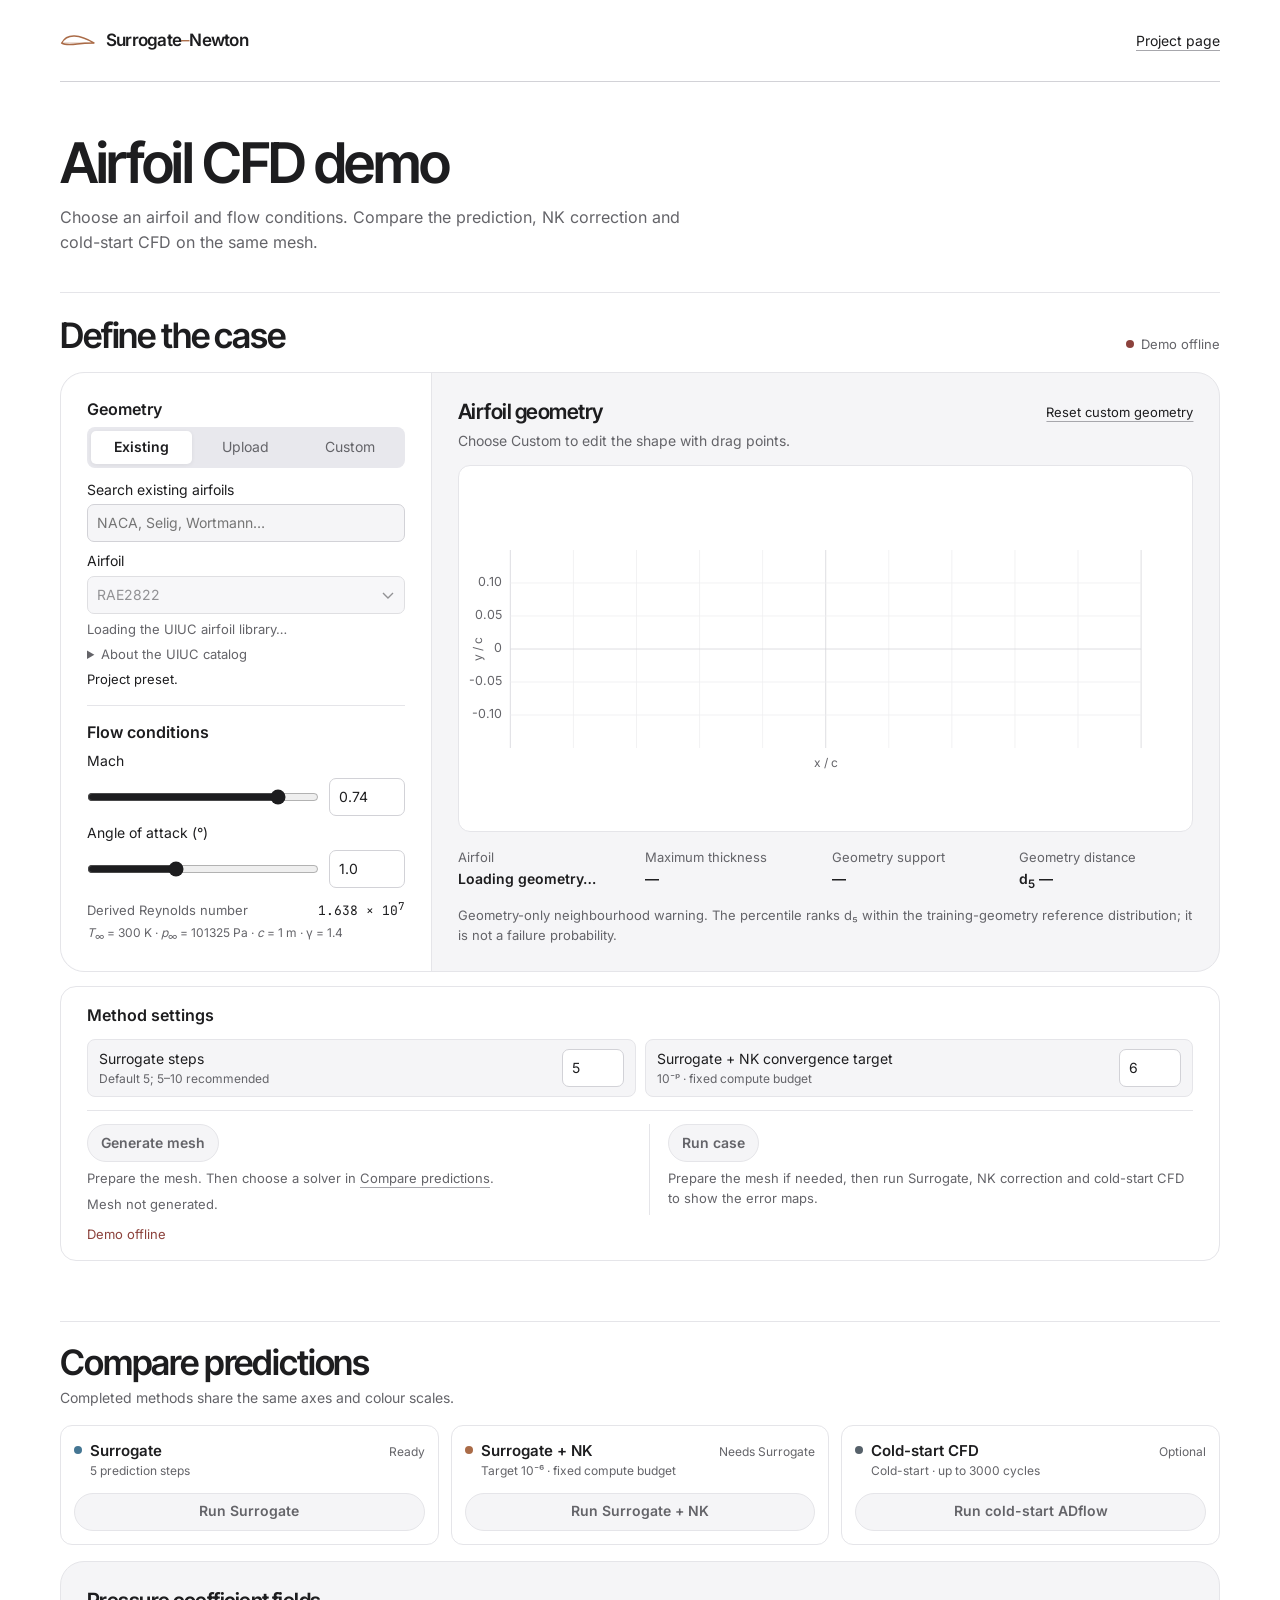
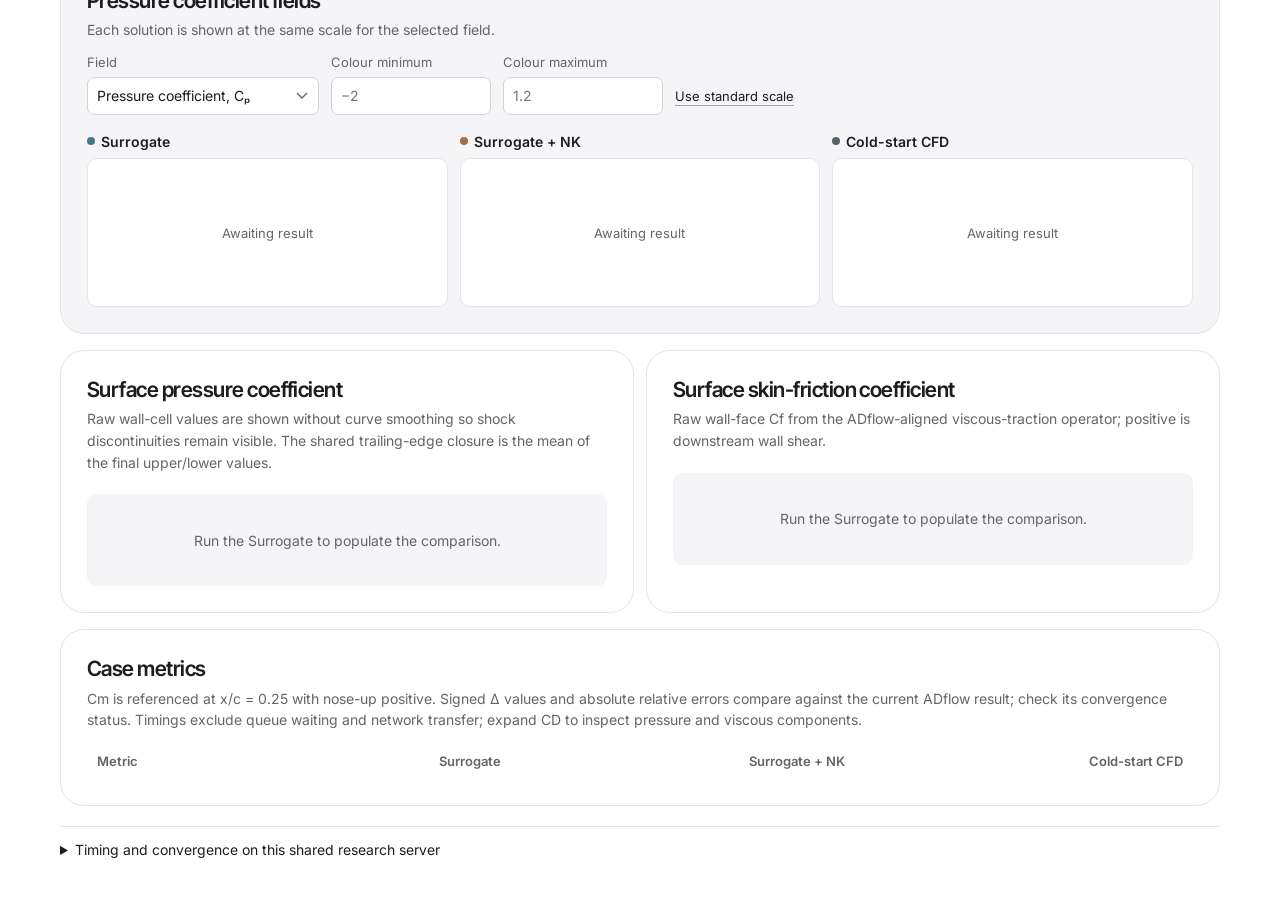
==== commit a13c6dde: "Update interactive CFD demo" ====
--- a/demo/index.html
+++ b/demo/index.html
@@ -3,21 +3,26 @@
   <head>
     <meta charset="utf-8">
     <meta name="viewport" content="width=device-width, initial-scale=1">
-    <meta name="description" content="Interactive Surrogate–Newton CFD airfoil prediction and Newton–Krylov correction demonstration.">
+    <meta name="description" content="Compare airfoil flow predictions, NK correction, and cold-start CFD.">
     <meta name="cfd-api-base" content="https://hunting-estimator-replace.ngrok-free.dev">
-    <title>Surrogate–Newton CFD · Interactive demo</title>
-    <link rel="icon" href="data:,">
-    <link rel="stylesheet" href="./styles.css?v=20261111-github">
+    <title>Surrogate–Newton CFD · Airfoil CFD demo</title>
+    <link rel="icon" href="./assets/favicon.svg" type="image/svg+xml">
+    <link rel="stylesheet" href="./styles.css?v=run-controls">
+    <link rel="stylesheet" href="./field-display.css?v=cp1">
   </head>
   <body class="demo-page">
-    <main class="demo-shell">
+    <a class="skip-link" href="#main">Skip to content</a>
+    <header class="project-header demo-shell">
+      <a class="brand" href="../" aria-label="Surrogate–Newton project page">
+        <svg viewBox="0 0 42 24" aria-hidden="true"><path d="M2 15C8 3 23 5 40 15C22 14 10 20 2 15Z" fill="none" stroke="currentColor" stroke-width="1.6"/><path d="M2 15H40" stroke="currentColor" stroke-width=".6"/></svg>
+        <span>Surrogate<span class="brand-dash">–</span>Newton</span>
+      </a>
+      <a class="project-link" href="../">Project page</a>
+    </header>
+    <main class="demo-shell" id="main">
       <header class="demo-masthead">
-        <a class="back-link" href="../">← Project page</a>
-        <h1>Surrogate prediction and NK correction</h1>
-        <p>Compare a configurable Surrogate prediction, Newton–Krylov correction, and an optional cold-start ADflow reference on the same mesh.</p>
-
-        <details class="resource-notice"><summary>Timing and convergence on this shared research server</summary><p><strong>Timing on this shared research server.</strong> Limited hardware and queueing can make this public Demo slower than the formal benchmark setting. Cold-start ADflow convergence is case-dependent and its wall time may fluctuate substantially, typically from 10–100 s; Surrogate + NK typically takes 3–10 s. Optimization speedup is likewise strongly dependent on the case and optimization trajectory. Queue waiting time is reported separately from solver wall time. Reaching a residual target does not itself guarantee aerodynamic-coefficient accuracy.</p></details>
-        <div id="system-status" class="runtime-status" data-state="pending"><span class="status-dot"></span><span>Checking local runtime…</span></div>
+        <h1>Airfoil CFD demo</h1>
+        <p>Choose an airfoil and flow conditions. Compare the prediction, NK correction and cold-start CFD on the same mesh.</p>
       </header>
 
       <section id="active-job" class="active-job" aria-live="polite" hidden>
@@ -32,20 +37,14 @@
       </section>
 
       <section class="demo-section case-section" aria-labelledby="case-heading">
-        <div class="section-heading"><span>1</span><div><h2 id="case-heading">Define the case</h2><p>Select, upload, or deform a two-dimensional airfoil.</p></div></div>
-        <div class="method-bar" aria-label="Method settings and mesh preparation">
-          <div class="method-bar-heading"><strong>Method settings</strong><span>Set the prediction budget and NK target, then prepare the shared mesh.</span></div>
-          <div class="method-setting-grid">
-            <label class="horizontal-setting" for="surrogate-steps"><span>Surrogate steps<small>Default 5; 5–10 recommended</small></span><input id="surrogate-steps" type="number" min="1" max="20" step="1" value="5"></label>
-            <label class="horizontal-setting" for="nk-stop-exponent"><span>Surrogate + NK convergence target<small>10^-p · fixed compute budget</small></span><input id="nk-stop-exponent" aria-label="Exponent p" type="number" min="4" max="10" step="1" value="6"></label>
-            <div class="mesh-preparation"><button id="mesh-button" class="action-button" disabled>Generate mesh</button><div id="mesh-status" class="mesh-status">Mesh not generated.</div></div>
-          </div>
-          <p id="case-message" class="case-message" role="status" aria-live="polite">Preparing the local workspace.</p>
+        <div class="section-heading case-heading">
+          <h2 id="case-heading">Define the case</h2>
+          <div id="system-status" class="runtime-status" role="status" data-state="pending"><span class="status-dot" aria-hidden="true"></span><span>Connecting to the solver…</span></div>
         </div>
         <div class="case-layout">
-          <aside class="case-controls">
+          <div class="case-controls">
             <div class="control-group geometry-source-group">
-              <span class="control-label">Geometry source</span>
+              <h3 class="control-label">Geometry</h3>
               <div class="mode-tabs" role="tablist" aria-label="Geometry source">
                 <button class="mode-tab active" data-mode="existing" role="tab" aria-selected="true">Existing</button>
                 <button class="mode-tab" data-mode="upload" role="tab" aria-selected="false">Upload</button>
@@ -53,11 +52,11 @@
               </div>
               <div class="mode-panel" data-panel="existing">
                 <label for="airfoil-search">Search existing airfoils</label>
-                <input id="airfoil-search" type="search" placeholder="Search NACA, Selig, Wortmann…" autocomplete="off" disabled>
+                <input id="airfoil-search" type="search" placeholder="NACA, Selig, Wortmann…" autocomplete="off" disabled>
                 <label for="airfoil-preset">Airfoil</label>
                 <select id="airfoil-preset" disabled><optgroup label="Project presets"><option value="local:rae2822">RAE2822</option><option value="local:oat15a">OAT15A</option></optgroup></select>
-                <p id="airfoil-catalog-status" class="control-help">Loading the local UIUC airfoil library…</p>
-                <p class="control-help uiuc-training-note">The UIUC catalog is provided for geometry exploration; it was not explicitly included as a named training dataset. Use the geometry-support indicator for shape proximity.</p>
+                <p id="airfoil-catalog-status" class="control-help">Loading the UIUC airfoil library…</p>
+                <details class="catalog-note"><summary>About the UIUC catalog</summary><p>The UIUC catalog was not explicitly included as a named training dataset. Geometry support measures proximity to the training shapes.</p></details>
                 <p id="airfoil-description" class="airfoil-description">Project preset.</p>
                 <a id="airfoil-source" class="airfoil-source" href="https://m-selig.ae.illinois.edu/ads.html" target="_blank" rel="noreferrer" hidden>UIUC coordinate source ↗</a>
               </div>
@@ -72,20 +71,19 @@
             </div>
 
             <div class="control-group flow-controls">
-              <span class="control-label">Flow condition</span>
-              <label class="range-control" for="mach-range"><span>Mach</span><input id="mach-range" type="range" min="0.4" max="0.8" step="0.01" value="0.74"><input id="mach" type="number" min="0.4" max="0.8" step="0.01" value="0.74"></label>
-              <label class="range-control" for="aoa-range"><span>Angle of attack (deg)</span><input id="aoa-range" type="range" min="-2" max="6" step="0.1" value="1.0"><input id="aoa" type="number" min="-2" max="6" step="0.1" value="1.0"></label>
+              <h3 class="control-label">Flow conditions</h3>
+              <div class="range-control"><label for="mach-range">Mach</label><input id="mach-range" type="range" min="0.4" max="0.8" step="0.01" value="0.74"><input id="mach" type="number" required aria-label="Mach value" min="0.4" max="0.8" step="0.01" value="0.74"></div>
+              <div class="range-control"><label for="aoa-range">Angle of attack (°)</label><input id="aoa-range" type="range" min="-2" max="6" step="0.1" value="1.0"><input id="aoa" type="number" required aria-label="Angle of attack in degrees" min="-2" max="6" step="0.1" value="1.0"></div>
               <div class="reference-state-readout" aria-label="Fixed thermodynamic reference state">
                 <span>Derived Reynolds number</span><strong id="reynolds-value">1.638 × 10<sup>7</sup></strong>
                 <small><i>T</i><sub>∞</sub> = 300 K · <i>p</i><sub>∞</sub> = 101325 Pa · <i>c</i> = 1 m · γ = 1.4</small>
               </div>
-              <p class="control-help">Re follows Mach under the fixed training-data reference state; it is not an independent input.</p>
             </div>
 
-          </aside>
+          </div>
 
           <div class="geometry-panel">
-            <div class="panel-title-row"><div><h3 id="editor-title">Airfoil geometry</h3><p>Custom mode exposes draggable deformation points.</p></div><button id="reset-geometry" class="text-button">Reset custom geometry</button></div>
+            <div class="panel-title-row"><div><h3 id="editor-title">Airfoil geometry</h3><p>Choose Custom to edit the shape with drag points.</p></div><button id="reset-geometry" class="text-button">Reset custom geometry</button></div>
             <div id="geometry-editor" class="geometry-editor">
               <svg id="airfoil-svg" viewBox="0 0 1000 360" role="img" aria-label="Editable airfoil geometry"><g class="editor-grid"></g><path id="airfoil-fill" class="airfoil-fill"></path><path id="upper-path" class="surface-path"></path><path id="lower-path" class="surface-path"></path><g id="handle-lines" class="handle-lines"></g><g id="upper-handles" class="handles"></g><g id="lower-handles" class="handles"></g></svg>
               <span class="x-axis-label">x / c</span><span class="y-axis-label">y / c</span>
@@ -99,17 +97,72 @@
             </div>
           </div>
         </div>
-
+        <div class="method-bar" aria-label="Method settings and run controls">
+          <div class="method-bar-heading"><strong>Method settings</strong></div>
+          <div class="method-setting-grid">
+            <label class="horizontal-setting" for="surrogate-steps"><span>Surrogate steps<small>Default 5; 5–10 recommended</small></span><input id="surrogate-steps" type="number" required min="1" max="20" step="1" value="5"></label>
+            <label class="horizontal-setting" for="nk-stop-exponent"><span>Surrogate + NK convergence target<small>10⁻ᵖ · fixed compute budget</small></span><input id="nk-stop-exponent" aria-label="NK correction convergence exponent p" type="number" required min="4" max="10" step="1" value="6"></label>
+          </div>
+          <div class="case-run-actions">
+            <div class="case-run-option">
+              <button id="mesh-button" class="action-button" type="button" aria-describedby="mesh-description" disabled>Generate mesh</button>
+              <p id="mesh-description" class="case-run-description">Prepare the mesh. Then choose a solver in <a href="#results-heading">Compare predictions</a>.</p>
+              <div id="mesh-status" class="mesh-status">Mesh not generated.</div>
+            </div>
+            <div class="case-run-option">
+              <button id="run-case" class="action-button primary-button" type="button" aria-describedby="run-case-description" disabled>Run case</button>
+              <p id="run-case-description" class="case-run-description">Prepare the mesh if needed, then run Surrogate, NK correction and cold-start CFD to show the error maps.</p>
+            </div>
+          </div>
+          <p id="case-message" class="case-message" role="status" aria-live="polite">Preparing the local workspace.</p>
+        </div>
       </section>
 
       <section class="demo-section results-section" aria-labelledby="results-heading">
-        <div class="section-heading"><span>2</span><div><h2 id="results-heading">Compare predictions</h2><p>Completed methods remain visible on common axes and colour scales.</p></div></div>
+        <div class="section-heading">
+          <div><h2 id="results-heading">Compare predictions</h2><p>Completed methods share the same axes and colour scales.</p></div>
+        </div>
         <div class="stage-summary" aria-label="Available solution stages">
-          <article id="stage-surrogate" class="stage-card active"><i></i><div><strong>Surrogate</strong><span id="surrogate-stage-detail">5 prediction steps</span></div><small class="stage-state">Ready</small></article>
-          <article id="stage-recovery" class="stage-card"><i></i><div><strong>Surrogate + NK</strong><span id="nk-stage-detail">Target 10⁻⁶ · fixed compute budget</span></div><small class="stage-state">Awaiting Surrogate</small></article>
-          <article id="stage-reference" class="stage-card"><i></i><div><strong>ADflow</strong><span>Cold-start · up to 3000 cycles</span></div><small class="stage-state">Optional</small></article>
+          <article id="stage-surrogate" class="stage-card active"><i aria-hidden="true"></i><div><strong>Surrogate</strong><span id="surrogate-stage-detail">5 prediction steps</span></div><small class="stage-state">Ready</small>
+            <button id="predict-button" class="action-button surrogate-run" disabled>Run Surrogate</button>
+          </article>
+          <article id="stage-recovery" class="stage-card"><i aria-hidden="true"></i><div><strong>Surrogate + NK</strong><span id="nk-stage-detail">Target 10⁻⁶ · fixed compute budget</span></div><small class="stage-state">Needs Surrogate</small>
+            <button id="recover-button" class="action-button nk-run" disabled>Run Surrogate + NK</button>
+          </article>
+          <article id="stage-reference" class="stage-card"><i aria-hidden="true"></i><div><strong>Cold-start CFD</strong><span>Cold-start · up to 3000 cycles</span></div><small class="stage-state">Optional</small>
+            <button id="reference-button" class="action-button adflow-run" disabled>Run cold-start ADflow</button>
+          </article>
         </div>
-        <div class="solver-actions"><button id="predict-button" class="action-button surrogate-run" disabled>Run Surrogate</button><button id="recover-button" class="action-button nk-run" disabled>Run Surrogate + NK</button><button id="reference-button" class="action-button adflow-run" disabled>Run cold-start ADflow</button></div>
+
+        <article class="result-panel fields-panel">
+          <div class="result-heading field-heading"><div><h3 id="field-title">Pressure coefficient fields</h3><p>Each solution is shown at the same scale for the selected field.</p></div></div>
+          <div class="field-toolbar">
+            <label for="field-channel"><span>Field</span><select id="field-channel"><option value="cp" selected>Pressure coefficient, Cₚ</option><option value="density">Density</option><option value="velocity_x">Velocity X</option><option value="velocity_y">Velocity Y</option><option value="pressure">Pressure ratio, p/p∞</option><option value="sa_nu_tilde">SA working variable</option></select></label>
+            <label for="field-scale-min"><span>Colour minimum</span><input id="field-scale-min" type="number" step="any" placeholder="−2"></label>
+            <label for="field-scale-max"><span>Colour maximum</span><input id="field-scale-max" type="number" step="any" placeholder="1.2"></label>
+            <button id="field-scale-auto" class="text-button" type="button">Use standard scale</button>
+          </div>
+          <div class="field-grid">
+            <figure class="field-item" data-solution="surrogate"><figcaption>Surrogate</figcaption><div><canvas id="field-surrogate" aria-label="Surrogate field"></canvas><p id="field-surrogate-empty" class="field-placeholder">Awaiting result</p></div></figure>
+            <figure class="field-item" data-solution="recovery"><figcaption>Surrogate + NK</figcaption><div><canvas id="field-recovery" aria-label="Field after NK correction"></canvas><p id="field-recovery-empty" class="field-placeholder">Awaiting result</p></div></figure>
+            <figure class="field-item" data-solution="reference"><figcaption>Cold-start CFD</figcaption><div><canvas id="field-reference" aria-label="ADflow field"></canvas><p id="field-reference-empty" class="field-placeholder">Awaiting result</p></div></figure>
+          </div>
+          <div id="shared-colorbar" class="field-colorbar" role="img" hidden><span class="field-colorbar-title"></span><div class="field-colorbar-gradient"></div><div class="field-colorbar-ticks"></div></div>
+          <div id="error-section" class="error-section" hidden>
+            <div class="error-heading"><div><h4 id="error-title">Signed pressure coefficient error</h4><p id="error-description">Field minus cold-start CFD.</p></div></div>
+            <div class="error-toolbar">
+              <label id="cp-error-options" for="cp-error-mode"><span>Error display</span><select id="cp-error-mode"><option value="signed">Signed ΔCₚ</option><option value="absolute">Absolute |ΔCₚ|</option></select></label>
+              <label for="error-scale-min"><span>Error minimum</span><input id="error-scale-min" type="number" step="any" placeholder="Auto"></label>
+              <label for="error-scale-max"><span>Error maximum</span><input id="error-scale-max" type="number" step="any" placeholder="Auto"></label>
+              <button id="error-scale-auto" class="text-button" type="button">Use automatic limits</button>
+            </div>
+            <div class="error-grid">
+              <figure class="field-item" data-solution="surrogate"><figcaption>Surrogate error <span id="surrogate-error-mse"></span></figcaption><div><canvas id="error-surrogate" aria-label="Surrogate field error"></canvas></div></figure>
+              <figure class="field-item" data-solution="recovery"><figcaption>Surrogate + NK error <span id="recovery-error-mse"></span></figcaption><div><canvas id="error-recovery" aria-label="Field error after NK correction"></canvas></div></figure>
+            </div>
+            <div id="error-colorbar" class="field-colorbar" role="img" hidden><span class="field-colorbar-title"></span><div class="field-colorbar-gradient"></div><div class="field-colorbar-ticks"></div></div>
+          </div>
+        </article>
 
         <div class="surface-plot-grid">
           <article class="result-panel cp-panel">
@@ -124,40 +177,14 @@
 
         <article class="result-panel metric-panel">
           <div class="result-heading"><div><h3>Case metrics</h3><p>Cm is referenced at x/c = 0.25 with nose-up positive. Signed Δ values and absolute relative errors compare against the current ADflow result; check its convergence status. Timings exclude queue waiting and network transfer; expand CD to inspect pressure and viscous components.</p></div></div>
-          <div class="metric-table-wrap"><table class="comparison-table"><thead><tr><th>Metric</th><th>Surrogate</th><th>Surrogate + NK</th><th>ADflow</th></tr></thead><tbody id="comparison-body"></tbody></table></div>
-        </article>
-
-        <article class="result-panel fields-panel">
-          <div class="result-heading field-heading"><div><h3 id="field-title">Pressure fields</h3><p>Switch among five channels on a shared colour scale. Display fields use float32; force coefficients retain full precision.</p></div></div>
-          <div class="field-toolbar">
-            <label for="field-channel"><span>Field</span><select id="field-channel"><option value="density">Density</option><option value="velocity_x">Velocity X</option><option value="velocity_y">Velocity Y</option><option value="pressure" selected>Pressure</option><option value="sa_nu_tilde">SA working variable</option></select></label>
-            <label for="field-scale-min"><span>Colour minimum</span><input id="field-scale-min" type="number" step="any" placeholder="Auto"></label>
-            <label for="field-scale-max"><span>Colour maximum</span><input id="field-scale-max" type="number" step="any" placeholder="Auto"></label>
-            <button id="field-scale-auto" class="text-button" type="button">Use automatic limits</button>
-            <div id="shared-colorbar" class="shared-colorbar" hidden><span id="color-min">—</span><i></i><span id="color-max">—</span></div>
-          </div>
-          <div class="field-grid">
-            <figure class="field-item"><figcaption>Surrogate</figcaption><div><canvas id="field-surrogate" aria-label="Surrogate field"></canvas><p id="field-surrogate-empty" class="field-placeholder">Awaiting result</p></div></figure>
-            <figure class="field-item"><figcaption>Surrogate + NK</figcaption><div><canvas id="field-recovery" aria-label="Newton–Krylov-corrected field"></canvas><p id="field-recovery-empty" class="field-placeholder">Awaiting result</p></div></figure>
-            <figure class="field-item"><figcaption>ADflow</figcaption><div><canvas id="field-reference" aria-label="ADflow field"></canvas><p id="field-reference-empty" class="field-placeholder">Awaiting result</p></div></figure>
-          </div>
-          <div id="error-section" class="error-section" hidden>
-            <div class="error-heading"><div><h4 id="error-title">Absolute pressure error against ADflow</h4><p>Surrogate and corrected fields use the same configurable error scale.</p></div></div>
-            <div class="error-toolbar">
-              <label for="error-scale-min"><span>Error minimum</span><input id="error-scale-min" type="number" step="any" value="0"></label>
-              <label for="error-scale-max"><span>Error maximum</span><input id="error-scale-max" type="number" step="any" placeholder="Auto"></label>
-              <button id="error-scale-auto" class="text-button" type="button">Use automatic limits</button>
-              <div class="error-colorbar"><span id="error-min">0</span><i></i><span id="error-max">—</span></div>
-            </div>
-            <div class="error-grid">
-              <figure class="field-item"><figcaption>Surrogate error <span id="surrogate-error-mse"></span></figcaption><div><canvas id="error-surrogate" aria-label="Surrogate absolute field error"></canvas></div></figure>
-              <figure class="field-item"><figcaption>Surrogate + NK error <span id="recovery-error-mse"></span></figcaption><div><canvas id="error-recovery" aria-label="Newton–Krylov absolute field error"></canvas></div></figure>
-            </div>
-          </div>
+          <div class="metric-table-wrap"><table class="comparison-table"><thead><tr><th>Metric</th><th>Surrogate</th><th>Surrogate + NK</th><th>Cold-start CFD</th></tr></thead><tbody id="comparison-body"></tbody></table></div>
         </article>
       </section>
-      <footer class="paper-footer"><a href="../">Project page</a><span>Surrogate–Newton CFD interactive demo</span></footer>
+      <footer class="demo-footer">
+        <details class="resource-notice"><summary>Timing and convergence on this shared research server</summary><p><strong>Timing on this shared research server.</strong> Limited hardware and queueing can make this public Demo slower than the formal benchmark setting. Cold-start ADflow convergence is case-dependent and its wall time may fluctuate substantially, typically from 10–100 s; Surrogate + NK typically takes 3–10 s. Optimization speedup is likewise strongly dependent on the case and optimization trajectory. Queue waiting time is reported separately from solver wall time. Reaching a residual target does not itself guarantee aerodynamic-coefficient accuracy.</p></details>
+      </footer>
     </main>
-    <script src="./app.js?v=20261111-github"></script>
+    <script src="./field-display.js?v=cp3"></script>
+    <script src="./app.js?v=live-status"></script>
   </body>
 </html>
--- a/demo/styles.css
+++ b/demo/styles.css
@@ -1,875 +1,351 @@
+@font-face {
+  font-family: Inter;
+  font-style: normal;
+  font-weight: 400;
+  font-display: swap;
+  src: url("./assets/inter-400.woff2") format("woff2");
+}
+
+@font-face {
+  font-family: Inter;
+  font-style: normal;
+  font-weight: 600;
+  font-display: swap;
+  src: url("./assets/inter-600.woff2") format("woff2");
+}
+
+@font-face {
+  font-family: "Inter Tight";
+  font-style: normal;
+  font-weight: 600;
+  font-display: swap;
+  src: url("./assets/inter-tight-600.woff2") format("woff2");
+}
+
+@font-face {
+  font-family: "JetBrains Mono";
+  font-style: normal;
+  font-weight: 400;
+  font-display: swap;
+  src: url("./assets/jetbrains-mono-400.woff2") format("woff2");
+}
+
 :root {
   color-scheme: light;
-  --ink: #17212b;
-  --muted: #5d6975;
-  --line: #d9dee4;
-  --soft-line: #e9edf1;
-  --paper: #ffffff;
-  --panel: #f7f8fa;
-  --blue: #326a9a;
-  --blue-dark: #214e75;
-  --navy: #102a43;
-  --navy-deep: #0a1f33;
-  --sky: #eaf3f8;
-  --sand: #f3eee6;
-  --orange: #c66a2b;
-  --teal: #36877b;
-  --red: #a94848;
-  font-family: Arial, "Helvetica Neue", sans-serif;
-  font-synthesis: none;
-}
-
-* {
-  box-sizing: border-box;
-}
-
-html {
-  scroll-behavior: smooth;
-}
+  --ink: #1d1d1f;
+  --muted: #646469;
+  --line: #d2d2d7;
+  --soft-line: #e5e5e9;
+  --panel: #f5f5f7;
+  --blue: #447693;
+  --copper: #aa6b47;
+  --reference: #56616a;
+  --green: #34674c;
+  --red: #8c423c;
+  --sans: "Inter", "Helvetica Neue", Arial, sans-serif;
+  --display: "Inter Tight", var(--sans);
+  --mono: "JetBrains Mono", ui-monospace, monospace;
+  --panel-radius: 24px;
+  --panel-padding: clamp(16px, 2.1vw, 26px);
+  font-family: var(--sans);
+  -webkit-font-smoothing: antialiased;
+}
+
+* { box-sizing: border-box; }
+[hidden] { display: none !important; }
 
 body {
   margin: 0;
   color: var(--ink);
-  background: var(--paper);
-  font-size: 16px;
+  background: #fff;
   line-height: 1.55;
 }
 
+h1, h2, h3, h4, p, figure { margin: 0; }
+h1, h2, h3, h4, strong { font-weight: 600; }
+button, input, select { font: inherit; }
+button, summary, select, .file-button { cursor: pointer; }
+button:disabled, select:disabled { cursor: not-allowed; }
+
 a {
-  color: var(--blue-dark);
-  text-underline-offset: 3px;
-}
-
-img {
-  display: block;
-  max-width: 100%;
-}
-
-button,
-input,
-select {
-  font: inherit;
-}
-
-button,
-select,
-input[type="file"] {
-  cursor: pointer;
-}
-
-button:disabled,
-select:disabled {
-  cursor: not-allowed;
-  opacity: 0.52;
-}
-
-.paper-shell {
-  width: min(1160px, calc(100% - 48px));
-  margin: 0 auto;
-}
+  color: inherit;
+  text-underline-offset: 4px;
+  text-decoration-color: #a7a7ac;
+}
+
+a:hover { text-decoration-color: var(--copper); }
+
+:focus-visible {
+  outline: 2px solid var(--copper);
+  outline-offset: 3px;
+}
+
+.skip-link {
+  position: absolute;
+  top: 8px;
+  left: 12px;
+  z-index: 10;
+  transform: translateY(-150%);
+  padding: 8px 16px;
+  background: var(--ink);
+  color: #fff;
+}
+
+.skip-link:focus { transform: none; }
 
 .demo-shell {
-  width: min(1080px, calc(100% - 40px));
-  margin: 0 auto;
-}
-
-.paper-page {
-  background: #fbfcfd;
-}
-
-.skip-link {
-  position: fixed;
-  z-index: 100;
-  top: 8px;
-  left: 8px;
-  padding: 8px 12px;
-  color: #fff;
-  background: var(--navy-deep);
-  transform: translateY(-150%);
-}
-
-.skip-link:focus {
-  transform: translateY(0);
-}
-
-.project-nav {
+  width: min(1160px, calc(100% - 96px));
+  margin-inline: auto;
+}
+
+.project-header {
+  min-height: 82px;
+  display: flex;
+  align-items: center;
+  justify-content: space-between;
+  gap: 14px;
+  border-bottom: 1px solid var(--line);
+}
+
+.brand {
+  display: flex;
+  align-items: center;
+  gap: 10px;
+  letter-spacing: -.045em;
+  font-size: 1.0625rem;
+  font-weight: 600;
+  white-space: nowrap;
+  text-decoration: none;
+}
+
+.brand svg {
+  width: 36px;
+  height: 25px;
+  color: var(--copper);
+}
+
+.brand-dash {
+  color: var(--copper);
+  font-weight: 400;
+}
+
+.project-link { font-size: .875rem; }
+
+.demo-masthead {
+  padding-block: clamp(30px, 4vw, 53px) clamp(22px, 3vw, 38px);
+}
+
+.demo-masthead h1 {
+  font-family: var(--display);
+  font-size: clamp(2.375rem, 5.2vw, 3.5rem);
+  line-height: 1.1;
+  letter-spacing: -.042em;
+}
+
+.demo-masthead p {
+  max-width: 620px;
+  margin-top: 10px;
+  color: var(--muted);
+}
+
+.section-heading {
+  display: flex;
+  flex-wrap: wrap;
+  justify-content: space-between;
+  align-items: baseline;
+  gap: 6px 16px;
+  margin-bottom: 16px;
+}
+
+.section-heading h2 {
+  font-family: var(--display);
+  font-size: clamp(1.625rem, 3vw, 2.1875rem);
+  line-height: 1.15;
+  letter-spacing: -.033em;
+}
+
+.section-heading p,
+.panel-title-row p,
+.result-heading p,
+.error-heading p {
+  margin-top: 5px;
+  color: var(--muted);
+  font-size: .875rem;
+}
+
+.case-heading {
+  border-top: 1px solid var(--soft-line);
+  padding-top: 22px;
+}
+
+.runtime-status {
+  display: inline-flex;
+  align-items: center;
+  gap: 7px;
+  color: var(--muted);
+  font-size: .8125rem;
+}
+
+.status-dot, .job-pulse {
+  width: 8px;
+  height: 8px;
+  flex: none;
+  border-radius: 50%;
+  background: var(--line);
+}
+
+.runtime-status[data-state="online"] .status-dot { background: var(--green); }
+.runtime-status[data-state="offline"] .status-dot { background: var(--red); }
+
+.active-job {
   position: sticky;
-  z-index: 20;
-  top: 0;
-  border-bottom: 1px solid rgba(16, 42, 67, 0.1);
-  background: rgba(255, 255, 255, 0.94);
-  backdrop-filter: blur(12px);
-}
-
-.project-nav-inner {
+  top: 10px;
+  z-index: 2;
   display: flex;
   align-items: center;
   justify-content: space-between;
-  min-height: 66px;
-  gap: 24px;
-}
-
-.project-wordmark {
-  display: inline-flex;
-  align-items: center;
-  gap: 10px;
-  color: var(--navy);
-  font-size: 14px;
-  text-decoration: none;
-}
-
-.project-wordmark > span {
-  display: grid;
-  place-items: center;
-  width: 34px;
-  height: 34px;
-  border-radius: 10px;
-  color: #fff;
-  background: var(--navy);
-  font-size: 12px;
-  font-weight: 800;
-  letter-spacing: -0.05em;
-}
-
-.project-nav nav,
-.paper-footer nav {
-  display: flex;
-  align-items: center;
-  gap: 24px;
-}
-
-.project-nav nav a,
-.paper-footer nav a {
-  color: var(--ink);
-  font-size: 13px;
-  font-weight: 700;
-  text-decoration: none;
-}
-
-.project-nav nav .nav-demo-link {
-  padding: 8px 13px;
+  gap: 12px 18px;
+  margin-bottom: 16px;
+  padding: 11px 16px;
+  border: 1px solid var(--line);
+  border-radius: 14px;
+  background: #fff;
+  box-shadow: 0 3px 14px #1d1d1f12;
+}
+
+.active-job-summary, .active-job-actions {
+  display: flex;
+  align-items: center;
+  gap: 12px;
+}
+
+.active-job-summary strong { display: block; font-size: .875rem; }
+
+.active-job-summary span, .active-job-actions > span {
+  color: var(--muted);
+  font-size: .8125rem;
+}
+
+.active-job-actions > span { font-family: var(--mono); }
+.job-pulse { background: var(--copper); box-shadow: 0 0 0 4px #aa6b4724; }
+
+.active-job[data-state="cancelled"],
+.active-job[data-state="failed"] { border-color: #d9b9b4; }
+
+.active-job[data-state="cancelled"] .job-pulse,
+.active-job[data-state="failed"] .job-pulse { background: var(--red); }
+
+.case-layout {
+  display: grid;
+  grid-template-columns: minmax(270px, 32%) minmax(0, 1fr);
+  border: 1px solid var(--soft-line);
+  border-radius: var(--panel-radius);
+  background: var(--panel);
+}
+
+.case-controls, .geometry-panel {
+  min-width: 0;
+  padding: var(--panel-padding);
+}
+
+.case-controls {
+  border-right: 1px solid var(--soft-line);
+  border-radius: var(--panel-radius) 0 0 var(--panel-radius);
+  background: #fff;
+}
+
+.control-group + .control-group {
+  margin-top: 16px;
+  padding-top: 16px;
+  border-top: 1px solid var(--soft-line);
+}
+
+.control-label {
+  margin-bottom: 8px;
+  font-size: 1rem;
+  line-height: 1.25;
+}
+
+.mode-tabs {
+  display: grid;
+  grid-template-columns: repeat(3, minmax(0, 1fr));
+  gap: 3px;
+  padding: 4px;
   border-radius: 8px;
-  color: #fff;
-  background: var(--navy);
-}
-
-.paper-hero {
-  overflow: hidden;
-  border-bottom: 1px solid rgba(16, 42, 67, 0.1);
-  background:
-    radial-gradient(circle at 82% 18%, rgba(50, 106, 154, 0.15), transparent 25rem),
-    linear-gradient(145deg, #f7fafc 0%, #edf4f7 55%, #f7f2ea 100%);
-}
-
-.hero-grid {
-  display: grid;
-  grid-template-columns: minmax(0, 1.62fr) minmax(280px, 0.68fr);
-  align-items: center;
-  gap: clamp(46px, 7vw, 90px);
-  min-height: 660px;
-  padding-top: 78px;
-  padding-bottom: 88px;
-}
-
-.project-label,
-.section-kicker,
-.evidence-kicker {
-  margin: 0 0 16px;
-  color: var(--blue-dark);
-  font-size: 12px;
-  font-weight: 800;
-  letter-spacing: 0.1em;
-  text-transform: uppercase;
-}
-
-.hero-copy h1 {
-  max-width: 820px;
-  margin: 0;
-  color: var(--navy-deep);
-  font-size: clamp(40px, 5.2vw, 66px);
-  font-weight: 760;
-  letter-spacing: -0.045em;
-  line-height: 1.04;
-}
-
-.paper-subtitle {
-  max-width: 760px;
-  margin: 24px 0 0;
-  color: #41566a;
-  font-size: clamp(18px, 2vw, 22px);
-  line-height: 1.5;
-}
-
-.paper-authors {
-  display: flex;
-  flex-wrap: wrap;
-  align-items: baseline;
-  gap: 5px 9px;
-  margin: 28px 0 0;
-  color: var(--navy);
-  font-size: 14px;
-}
-
-.paper-authors span,
-.paper-authors sup {
-  color: #7890a3;
-}
-
-.paper-affiliation {
-  max-width: 720px;
-  margin: 7px 0 0;
-  color: var(--muted);
-  font-size: 13px;
-}
-
-.paper-links {
-  display: flex;
-  flex-wrap: wrap;
-  gap: 10px;
-  margin-top: 30px;
-}
-
-.paper-links a {
-  display: inline-flex;
-  align-items: center;
-  gap: 10px;
-  min-height: 44px;
-  padding: 10px 17px;
-  border: 1px solid #b8c5d0;
-  border-radius: 10px;
-  color: var(--navy);
-  background: rgba(255, 255, 255, 0.76);
-  font-size: 14px;
-  font-weight: 700;
-  text-decoration: none;
-  transition: border-color 160ms ease, transform 160ms ease, box-shadow 160ms ease;
-}
-
-.paper-links .button-primary {
-  border-color: var(--navy);
-  color: #fff;
-  background: var(--navy);
-}
-
-.paper-links a:hover,
-.paper-links a:focus-visible {
-  border-color: var(--blue);
-  outline: none;
-  box-shadow: 0 8px 24px rgba(16, 42, 67, 0.12);
-  transform: translateY(-1px);
-}
-
-.hero-evidence {
-  position: relative;
-  padding: 30px;
-  border: 1px solid rgba(255, 255, 255, 0.14);
-  border-radius: 20px;
-  color: #fff;
-  background: linear-gradient(160deg, var(--navy) 0%, var(--navy-deep) 100%);
-  box-shadow: 0 24px 60px rgba(16, 42, 67, 0.2);
-}
-
-.hero-evidence::before {
-  position: absolute;
-  top: 20px;
-  right: 22px;
-  width: 34px;
-  height: 3px;
-  border-radius: 99px;
-  background: var(--orange);
-  content: "";
-}
-
-.evidence-kicker {
-  color: #acc9dc;
-}
-
-.evidence-stat {
-  display: grid;
-  gap: 5px;
-  padding: 21px 0;
-  border-top: 1px solid rgba(255, 255, 255, 0.14);
-}
-
-.evidence-stat strong {
-  color: #fff;
-  font-size: 42px;
-  letter-spacing: -0.04em;
-  line-height: 1;
-}
-
-.evidence-stat.compact strong {
-  font-size: 30px;
-}
-
-.evidence-stat span {
-  color: #c6d6e2;
-  font-size: 13px;
-  line-height: 1.45;
-}
-
-.evidence-note {
-  margin: 18px 0 0;
-  color: #8fa9bc;
-  font-size: 11px;
-}
-
-.featured-figure {
-  margin: 72px auto 10px;
-  padding: 20px;
-  border: 1px solid var(--soft-line);
-  border-radius: 20px;
-  background: #fff;
-  box-shadow: 0 18px 50px rgba(20, 46, 70, 0.08);
-}
-
-.featured-figure img,
-.paper-result-figure img {
-  width: 100%;
-  border-radius: 12px;
-  background: #fff;
-}
-
-.featured-figure figcaption,
-.paper-result-figure figcaption {
-  margin: 15px auto 1px;
-  color: var(--muted);
-  font-size: 13px;
-  line-height: 1.5;
-}
-
-.featured-figure figcaption {
-  max-width: 850px;
-  text-align: center;
-}
-
-.paper-section {
-  padding: 92px 0;
-  border-top: 1px solid var(--soft-line);
-}
-
-.featured-figure + .paper-section {
-  margin-top: 72px;
-}
-
-.section-heading-copy h2,
-.demo-callout h2 {
-  margin: 0;
-  color: var(--navy-deep);
-  font-size: clamp(30px, 3.5vw, 45px);
-  letter-spacing: -0.035em;
-  line-height: 1.12;
-}
-
-.section-heading-copy > p:last-child {
-  max-width: 780px;
-  margin: 18px 0 0;
-  color: var(--muted);
-  font-size: 17px;
-}
-
-.centered-heading {
-  max-width: 850px;
-  margin: 0 auto 44px;
-  text-align: center;
-}
-
-.centered-heading > p:last-child {
-  margin-right: auto;
-  margin-left: auto;
-}
-
-.abstract-section {
-  display: grid;
-  grid-template-columns: minmax(280px, 0.8fr) minmax(0, 1.2fr);
-  gap: clamp(50px, 8vw, 110px);
-}
-
-.abstract-copy {
-  border-left: 3px solid #c7dbe8;
-  padding-left: 30px;
-}
-
-.abstract-copy p {
-  margin: 0;
-  color: #344b5f;
-  font-size: 17px;
-  line-height: 1.8;
-}
-
-.abstract-copy p + p {
-  margin-top: 20px;
-}
-
-.method-steps {
-  display: grid;
-  grid-template-columns: repeat(4, minmax(0, 1fr));
-  gap: 14px;
-}
-
-.method-steps article {
-  min-height: 225px;
-  padding: 26px 23px;
-  border: 1px solid #dce4ea;
-  border-radius: 16px;
-  background: #fff;
-  transition: border-color 160ms ease, transform 160ms ease;
-}
-
-.method-steps article:hover {
-  border-color: #a9c4d6;
-  transform: translateY(-3px);
-}
-
-.method-steps span {
-  display: inline-block;
-  margin-bottom: 38px;
-  color: var(--orange);
-  font-size: 12px;
-  font-weight: 800;
-  letter-spacing: 0.08em;
-}
-
-.method-steps h3 {
-  margin: 0 0 10px;
-  color: var(--navy);
-  font-size: 20px;
-}
-
-.method-steps p {
-  margin: 0;
-  color: var(--muted);
-  font-size: 14px;
-  line-height: 1.6;
-}
-
-.results-section {
-  padding-bottom: 40px;
-}
-
-.result-story {
-  display: grid;
-  grid-template-columns: minmax(0, 1.65fr) minmax(240px, 0.65fr);
-  align-items: center;
-  gap: clamp(35px, 6vw, 80px);
-  padding: 50px 0;
-}
-
-.result-story + .result-story {
-  border-top: 1px solid var(--soft-line);
-}
-
-.reverse-story .paper-result-figure {
-  order: 2;
-}
-
-.paper-result-figure {
-  margin: 0;
-  padding: 14px;
-  border: 1px solid var(--soft-line);
-  border-radius: 18px;
-  background: #fff;
-  box-shadow: 0 14px 40px rgba(20, 46, 70, 0.06);
-}
-
-.paper-result-figure figcaption {
-  padding: 0 8px 4px;
-}
-
-.result-number {
-  margin: 0 0 28px;
-  color: var(--orange);
-  font-size: 12px;
-  font-weight: 800;
-  letter-spacing: 0.08em;
-}
-
-.result-copy h3 {
-  margin: 0;
-  color: var(--navy);
-  font-size: 28px;
-  letter-spacing: -0.025em;
-  line-height: 1.2;
-}
-
-.result-copy > p:last-child {
-  margin: 16px 0 0;
-  color: var(--muted);
-  font-size: 15px;
-  line-height: 1.7;
-}
-
-.demo-callout {
-  display: grid;
-  grid-template-columns: minmax(0, 1.4fr) minmax(250px, 0.6fr);
-  align-items: center;
-  gap: 70px;
-  margin: 72px 0;
-  padding: 58px;
+  background: #e8e8ed;
+}
+
+.mode-tab {
+  min-height: 33px;
+  padding: 4px 5px;
   border: 0;
-  border-radius: 24px;
-  color: #fff;
-  background:
-    radial-gradient(circle at 90% 10%, rgba(80, 153, 196, 0.28), transparent 19rem),
-    var(--navy-deep);
-}
-
-.demo-callout .section-kicker {
-  color: #91bdd7;
-}
-
-.demo-callout h2 {
-  color: #fff;
-}
-
-.demo-callout p {
-  max-width: 720px;
-  margin: 18px 0 0;
-  color: #c4d3df;
-  font-size: 16px;
-}
-
-.demo-features {
-  display: flex;
-  flex-wrap: wrap;
-  gap: 8px 18px;
-  margin: 24px 0 0;
-  padding: 0;
-  color: #a9c0d0;
-  font-size: 12px;
-  list-style: none;
-}
-
-.demo-features li::before {
-  margin-right: 7px;
-  color: #e4a46d;
-  content: "✓";
-}
-
-.demo-callout-action {
-  display: grid;
-  gap: 12px;
-}
-
-.demo-callout-action > span {
-  color: #89a5b9;
-  font-size: 11px;
-  font-weight: 800;
-  letter-spacing: 0.08em;
-  text-transform: uppercase;
-}
-
-.demo-callout-action > a {
-  display: flex;
-  align-items: center;
-  justify-content: space-between;
-  gap: 16px;
-  padding: 14px 16px;
-  border-radius: 10px;
-  color: var(--navy-deep);
-  background: #fff;
-  font-size: 14px;
-  font-weight: 800;
-  text-decoration: none;
-}
-
-.demo-callout-action small {
-  color: #7894a9;
-  line-height: 1.5;
-}
-
-.citation-section {
-  display: grid;
-  grid-template-columns: minmax(280px, 0.7fr) minmax(0, 1.3fr);
-  gap: clamp(40px, 7vw, 90px);
-}
-
-.citation-section pre {
-  overflow-x: auto;
-  margin: 0;
-  padding: 24px;
-  border: 1px solid #d7e0e7;
-  border-radius: 14px;
-  color: #d8e8f2;
-  background: var(--navy-deep);
-  font-size: 12px;
-  line-height: 1.65;
-}
-
-.paper-footer {
-  display: flex;
-  align-items: center;
-  justify-content: space-between;
-  gap: 30px;
-  padding: 38px 0 56px;
-  border-top: 1px solid var(--soft-line);
-  color: var(--muted);
-  font-size: 13px;
-}
-
-.paper-footer > div {
-  display: grid;
-  gap: 3px;
-}
-
-.paper-footer strong {
-  color: var(--navy);
-}
-
-/* Functional demo */
-
-.demo-shell {
-  width: min(1260px, calc(100% - 40px));
-}
-
-.demo-masthead {
-  position: relative;
-  padding: 42px 0 34px;
-  border-bottom: 1px solid var(--line);
-}
-
-.back-link {
-  display: inline-block;
-  margin-bottom: 20px;
-  font-size: 14px;
-}
-
-.demo-masthead h1 {
-  margin: 0;
-  font-size: clamp(29px, 4vw, 42px);
-  line-height: 1.2;
-  letter-spacing: -0.02em;
-}
-
-.demo-masthead > p {
-  max-width: 830px;
-  margin: 14px 0 0;
-  color: var(--muted);
-  font-size: 17px;
-}
-
-.demo-masthead > .transport-notice {
-  max-width: 830px;
-  margin-top: 18px;
-  padding: 11px 14px;
-  border-left: 3px solid #b36b2c;
-  color: #6f4a2b;
-  background: #fff6ea;
-  font-size: 13px;
-  line-height: 1.55;
-}
-
-.demo-masthead > .resource-notice {
-  max-width: 830px;
-  margin-top: 10px;
-  padding: 11px 14px;
-  border-left: 3px solid var(--steel);
-  color: #35556f;
-  background: #eef5fa;
-  font-size: 13px;
-  line-height: 1.55;
-}
-
-.runtime-status {
-  position: absolute;
-  top: 44px;
-  right: 0;
-  display: flex;
-  align-items: center;
-  gap: 8px;
-  color: var(--muted);
-  font-size: 13px;
-}
-
-.status-dot {
-  width: 9px;
-  height: 9px;
-  border-radius: 50%;
-  background: #9aa4ad;
-}
-
-.runtime-status[data-state="online"] .status-dot {
-  background: var(--teal);
-}
-
-.runtime-status[data-state="offline"] .status-dot {
-  background: var(--red);
-}
-
-.active-job {
-  display: flex;
-  align-items: center;
-  justify-content: space-between;
-  gap: 24px;
-  margin-top: 20px;
-  padding: 14px 16px;
-  border: 1px solid #b9cedd;
-  border-radius: 7px;
-  background: #edf5f9;
-  box-shadow: 0 8px 24px rgba(33, 78, 117, 0.08);
-}
-
-.active-job[data-state="running"] {
-  border-color: #8eb8d4;
-  background: #e8f3f8;
-}
-
-.active-job[data-state="cancelled"],
-.active-job[data-state="failed"] {
-  border-color: #d4b1b1;
-  background: #fbf0f0;
-}
-
-.active-job-summary,
-.active-job-actions {
-  display: flex;
-  align-items: center;
-  gap: 12px;
-}
-
-.active-job-summary > div {
-  display: grid;
-  gap: 2px;
-}
-
-.active-job-summary strong {
-  color: var(--navy);
-  font-size: 14px;
-}
-
-.active-job-summary span,
-.active-job-actions > span {
-  color: var(--muted);
-  font-size: 12px;
-}
-
-.job-pulse {
-  width: 10px;
-  height: 10px;
-  border-radius: 50%;
-  background: var(--blue);
-  box-shadow: 0 0 0 5px rgba(50, 106, 154, 0.12);
-}
-
-.active-job[data-state="running"] .job-pulse {
-  animation: job-pulse 1.5s ease-out infinite;
-}
-
-.active-job-actions .text-button {
-  min-height: 34px;
-  padding: 6px 10px;
-  border: 1px solid #aebfc9;
-  border-radius: 4px;
-  background: #fff;
-}
-
-@keyframes job-pulse {
-  0% { box-shadow: 0 0 0 0 rgba(50, 106, 154, 0.34); }
-  70% { box-shadow: 0 0 0 8px rgba(50, 106, 154, 0); }
-  100% { box-shadow: 0 0 0 0 rgba(50, 106, 154, 0); }
-}
-
-.demo-section {
-  padding: 38px 0 46px;
-  border-bottom: 1px solid var(--line);
-}
-
-.section-heading {
-  display: flex;
-  align-items: flex-start;
-  gap: 14px;
-  margin-bottom: 24px;
-}
-
-.section-heading > span {
-  display: grid;
-  place-items: center;
-  width: 28px;
-  height: 28px;
-  border-radius: 50%;
-  color: #fff;
-  background: var(--blue-dark);
-  font-size: 13px;
-  font-weight: 700;
-}
-
-.section-heading h2 {
-  margin: 0;
-  font-size: 25px;
-  line-height: 1.2;
-}
-
-.section-heading p {
-  margin: 5px 0 0;
-  color: var(--muted);
-  font-size: 14px;
-}
-
-.case-layout {
-  display: grid;
-  grid-template-columns: minmax(340px, 410px) 1fr;
-  align-items: stretch;
-  gap: 22px;
-}
-
-.case-controls,
-.geometry-panel,
-.result-panel {
-  border: 1px solid var(--line);
   border-radius: 5px;
-  background: #fff;
-}
-
-.case-controls {
-  padding: 20px;
-}
-
-.control-group + .control-group {
-  margin-top: 24px;
-  padding-top: 22px;
-  border-top: 1px solid var(--soft-line);
-}
-
-.control-group > label,
-.flow-controls > label,
-.control-label {
-  display: block;
-  margin-bottom: 8px;
-  font-size: 13px;
-  font-weight: 700;
-  text-transform: uppercase;
-  letter-spacing: 0.035em;
-}
-
-#geometry-source,
-#airfoil-search,
-#airfoil-preset,
-.input-row input,
-.range-control input[type="number"] {
-  width: 100%;
-  height: 40px;
-  padding: 7px 10px;
-  border: 1px solid #bdc6cf;
-  border-radius: 4px;
+  color: var(--muted);
+  background: transparent;
+  font-size: .875rem;
+}
+
+.mode-tab.active {
   color: var(--ink);
   background: #fff;
-}
-
-#geometry-source:focus,
-#airfoil-search:focus,
-#airfoil-preset:focus,
-.input-row input:focus,
-.range-control input[type="number"]:focus {
-  border-color: var(--blue);
-  outline: 2px solid #d8e7f3;
-}
+  box-shadow: 0 1px 4px #2221;
+  font-weight: 600;
+}
+
+.mode-tab:hover:not(:disabled, .active) { background: #ffffff80; }
+.mode-panel { margin-top: 11px; }
+
+.mode-panel > label:not(.custom-setting),
+.range-control label {
+  display: block;
+  margin-bottom: 4px;
+  color: var(--ink);
+  font-size: .875rem;
+}
+
+input[type="search"], input[type="number"], select {
+  width: 100%;
+  min-width: 0;
+  min-height: 38px;
+  padding: 6px 9px;
+  border: 1px solid var(--line);
+  border-radius: 7px;
+  color: var(--ink);
+  background-color: #fff;
+  font-size: .875rem;
+}
+
+select {
+  appearance: none;
+  padding-right: 29px;
+  background-image: url("data:image/svg+xml,%3Csvg xmlns='http://www.w3.org/2000/svg' width='14' height='9' viewBox='0 0 14 9'%3E%3Cpath d='m2 2 5 5 5-5' stroke='%23646469' fill='none' stroke-width='1.4'/%3E%3C/svg%3E");
+  background-position: right 9px center;
+  background-repeat: no-repeat;
+  text-overflow: ellipsis;
+}
+
+select:disabled, input:disabled {
+  background-color: var(--panel);
+  color: var(--muted);
+}
+
+#airfoil-search { margin-bottom: 8px; }
+
+.control-help, .catalog-note, .airfoil-description, .airfoil-source {
+  margin-top: 5px;
+  color: var(--muted);
+  font-size: .8125rem;
+}
+
+.catalog-note p { margin-top: 4px; }
+.airfoil-description { color: var(--ink); }
 
 .upload-row {
   display: flex;
   flex-wrap: wrap;
   align-items: center;
   gap: 8px 12px;
-  margin-top: 11px;
+  font-size: .875rem;
 }
 
 #coordinate-file {
@@ -877,639 +353,464 @@
   width: 1px;
   height: 1px;
   overflow: hidden;
-  clip: rect(0 0 0 0);
   clip-path: inset(50%);
 }
 
-.file-button {
-  padding: 7px 10px;
-  border: 1px solid #b9c2cb;
-  border-radius: 4px;
-  font-size: 13px;
-}
-
-.upload-row a {
-  font-size: 13px;
-}
-
-.control-help {
-  margin: 8px 0 0;
-  color: var(--muted);
-  font-size: 12px;
-}
-
-.control-help code {
-  font-size: 11px;
-}
-
-.mode-tabs {
-  display: grid;
-  grid-template-columns: repeat(3, 1fr);
-  gap: 5px;
-  padding: 4px;
-  border: 1px solid var(--line);
-  border-radius: 5px;
-  background: var(--panel);
-}
-
-.mode-tab {
-  min-height: 34px;
-  border: 0;
-  border-radius: 3px;
-  color: var(--muted);
-  background: transparent;
-  font-size: 13px;
-  font-weight: 700;
-}
-
-.mode-tab.active {
-  color: var(--blue-dark);
-  background: #fff;
-  box-shadow: 0 0 0 1px #c5cdd5;
-}
-
-.mode-panel {
-  margin-top: 13px;
-  min-height: 76px;
-}
-
-.mode-panel > label:not(.custom-setting) {
-  display: block;
-  margin-bottom: 5px;
-  color: var(--muted);
-  font-size: 12px;
-}
-
-#airfoil-search {
-  margin-bottom: 8px;
-}
-
-.airfoil-description {
-  margin: 8px 0 1px;
-  color: var(--ink);
-  font-size: 12px;
-  line-height: 1.4;
-}
-
-.airfoil-source {
-  font-size: 12px;
+.upload-row:has(#coordinate-file:focus-visible) .file-button {
+  outline: 2px solid var(--copper);
+  outline-offset: 3px;
 }
 
 .range-control {
-  display: grid !important;
-  grid-template-columns: 1fr 82px;
-  align-items: center;
-  gap: 4px 10px;
-  margin-bottom: 12px !important;
-  text-transform: none !important;
-  letter-spacing: 0 !important;
-}
-
-.range-control span {
-  grid-column: 1 / -1;
-  color: var(--muted);
-  font-size: 12px;
-  font-weight: 400;
-}
-
-.range-control input[type="range"] {
+  display: grid;
+  grid-template-columns: minmax(0, 1fr) 76px;
+  align-items: center;
+  gap: 2px 10px;
+  margin-bottom: 6px;
+}
+
+.range-control label { grid-column: 1 / -1; }
+
+input[type="range"] {
   width: 100%;
-  accent-color: var(--blue-dark);
-}
-
-.range-control input[type="number"] {
-  height: 36px;
-  padding: 5px 8px;
+  min-width: 0;
+  margin: 0;
+  accent-color: var(--ink);
 }
 
 .reference-state-readout {
   display: grid;
-  grid-template-columns: 1fr auto;
+  grid-template-columns: minmax(0, 1fr) auto;
   align-items: baseline;
-  gap: 5px 12px;
-  margin-top: 15px;
-  padding: 11px 12px;
-  border: 1px solid var(--soft-line);
-  border-radius: 4px;
-  background: var(--panel);
-  color: var(--muted);
-  font-size: 12px;
+  gap: 3px 7px;
+  margin-top: 10px;
+  color: var(--muted);
+  font-size: .8125rem;
 }
 
 .reference-state-readout strong {
   color: var(--ink);
-  font-size: 14px;
-  font-weight: 600;
+  font-family: var(--mono);
+  font-weight: 400;
 }
 
 .reference-state-readout small {
   grid-column: 1 / -1;
-  line-height: 1.45;
-}
-
-.input-row {
-  display: grid;
-  grid-template-columns: 0.75fr 1.25fr;
-  gap: 10px;
-}
-
-.input-row label {
-  color: var(--muted);
-  font-size: 12px;
-}
-
-.input-row label:last-child {
-  grid-column: 1 / -1;
-}
-
-.input-row span {
+  font-size: .75rem;
+}
+
+.geometry-panel {
+  display: flex;
+  flex-direction: column;
+}
+
+.panel-title-row, .result-heading {
+  display: flex;
+  align-items: flex-start;
+  justify-content: space-between;
+  gap: 8px 18px;
+}
+
+.panel-title-row h3, .result-heading h3 {
+  font-family: var(--display);
+  font-size: 1.3125rem;
+  letter-spacing: -.025em;
+  line-height: 1.25;
+}
+
+.panel-title-row .text-button { flex: none; }
+
+.geometry-editor {
+  position: relative;
+  display: grid;
+  align-content: center;
+  flex: 1;
+  min-height: 200px;
+  margin-top: 13px;
+  border: 1px solid var(--soft-line);
+  border-radius: 12px;
+  background: #fff;
+}
+
+#airfoil-svg {
   display: block;
-  margin-bottom: 4px;
-}
+  width: 100%;
+  height: auto;
+  touch-action: none;
+  user-select: none;
+}
+
+.editor-grid line {
+  stroke: #ededef;
+  stroke-width: 1;
+}
+
+.editor-grid line.major { stroke: #d2d2d7; }
+
+.editor-grid text {
+  fill: var(--muted);
+  font-size: 17px;
+}
+
+.airfoil-fill { fill: #e9edf1; }
+
+.surface-path {
+  fill: none;
+  stroke: var(--ink);
+  stroke-width: 2;
+  vector-effect: non-scaling-stroke;
+}
+
+.handle-lines line {
+  stroke: var(--copper);
+  stroke-width: 1;
+  stroke-dasharray: 4 5;
+}
+
+.handle-hit { fill: transparent; cursor: ns-resize; }
+.handle-hit:focus-visible { stroke: var(--copper); stroke-width: 2; outline: none; }
+
+.handle-dot {
+  fill: var(--copper);
+  stroke: #fff;
+  stroke-width: 2;
+  pointer-events: none;
+}
+
+.x-axis-label, .y-axis-label {
+  position: absolute;
+  color: var(--muted);
+  font: .75rem var(--sans);
+  pointer-events: none;
+}
+
+.x-axis-label {
+  left: 50%;
+  bottom: max(8px, calc(50% - 16.5cqw));
+  transform: translateX(-50%);
+}
+
+.y-axis-label {
+  top: 50%;
+  left: 6px;
+  transform: translateY(-50%) rotate(-90deg);
+}
+
+.geometry-panel { container-type: inline-size; }
 
 .geometry-readout {
   display: grid;
   grid-template-columns: repeat(4, minmax(0, 1fr));
-  gap: 10px 16px;
-  margin-top: 12px;
-  padding: 13px 14px 11px;
-  border-top: 1px solid var(--soft-line);
-  border-radius: 4px;
-  background: #fff;
-  font-size: 13px;
-}
-
-.geometry-readout > div {
-  min-width: 0;
-}
-
-.geometry-readout span,
+  gap: 8px 12px;
+  margin-top: 15px;
+}
+
+.geometry-readout span, .geometry-readout strong { display: block; }
+
+.geometry-readout span, .geometry-readout small {
+  color: var(--muted);
+  font-size: .8125rem;
+}
+
 .geometry-readout strong {
-  display: block;
-}
-
-.geometry-readout span {
-  color: var(--muted);
-  font-size: 11px;
-}
-
-.geometry-readout strong {
-  margin-top: 2px;
-  font-family: Arial, "Helvetica Neue", sans-serif;
-  font-size: 14px;
-  line-height: 1.35;
+  margin-top: 1px;
+  font-size: .875rem;
+  overflow-wrap: anywhere;
 }
 
 .geometry-readout small {
   grid-column: 1 / -1;
-  color: var(--muted);
+  margin-top: 4px;
+}
+
+#ood-badge.id, .mesh-status.ready { color: var(--green); }
+#ood-badge.out, .case-message.error { color: var(--red); }
+
+.action-button, .file-button, .active-job-actions .text-button {
+  display: inline-flex;
+  align-items: center;
+  justify-content: center;
+  min-height: 38px;
+  padding: 7px 13px;
+  border: 1px solid var(--line);
+  border-radius: 999px;
+  color: var(--ink);
+  background: #fff;
+  text-align: center;
+  font-size: .875rem;
+  font-weight: 600;
+  line-height: 1.3;
+}
+
+.action-button:hover:not(:disabled),
+.file-button:hover,
+.active-job-actions .text-button:hover:not(:disabled) { background: var(--panel); }
+
+.action-button:disabled,
+.active-job-actions .text-button:disabled {
+  color: var(--muted);
+  border-color: var(--soft-line);
+  background: var(--panel);
+}
+
+.primary-button:not(:disabled),
+.surrogate-run:not(:disabled),
+.nk-run:not(:disabled) {
+  border-color: var(--ink);
+  color: #fff;
+  background: var(--ink);
+}
+
+.primary-button:hover:not(:disabled),
+.surrogate-run:hover:not(:disabled),
+.nk-run:hover:not(:disabled) { background: #424246; }
+
+.text-button {
+  padding: 3px 0;
+  border: 0;
+  color: var(--ink);
+  background: transparent;
+  font-size: .8125rem;
+  text-decoration: underline;
+  text-underline-offset: 4px;
+  text-decoration-color: #a7a7ac;
+}
+
+.active-job-actions .text-button {
+  text-decoration: none;
+  white-space: nowrap;
+}
+
+.method-bar {
+  margin-top: 14px;
+  padding: 16px var(--panel-padding);
+  border: 1px solid var(--soft-line);
+  border-radius: 16px;
+  background: #fff;
+}
+
+.method-bar-heading {
+  margin-bottom: 11px;
+}
+
+.case-run-description, .mesh-status, .case-message {
+  color: var(--muted);
+  font-size: .8125rem;
+}
+
+.method-setting-grid {
+  display: grid;
+  grid-template-columns: repeat(2, minmax(0, 1fr));
+  gap: 9px;
+}
+
+.horizontal-setting {
+  display: grid;
+  grid-template-columns: minmax(0, 1fr) 62px;
+  align-items: center;
+  gap: 8px;
+  padding: 9px 11px;
+  border: 1px solid var(--soft-line);
+  border-radius: 8px;
+  background: var(--panel);
   line-height: 1.4;
-}
-
-#ood-badge {
-  color: var(--blue-dark);
-}
-
-#ood-badge.edge {
-  color: #9a641d;
-}
-
-#ood-badge.out {
-  color: var(--red);
-}
-
-#ood-badge.id {
-  color: #2d6b4f;
-}
-
-.uiuc-training-note {
-  padding-left: 9px;
-  border-left: 2px solid var(--soft-line);
-}
-
-.action-button {
-  min-height: 40px;
-  padding: 8px 14px;
-  border: 1px solid var(--blue-dark);
-  border-radius: 4px;
-  color: var(--blue-dark);
-  background: #fff;
-  font-weight: 700;
-}
-
-.action-button:hover:not(:disabled),
-.action-button:focus-visible {
-  background: #eef4f8;
-  outline: none;
-}
-
-.method-bar {
-  margin-top: 22px;
-  padding: 18px 20px 14px;
-  border: 1px solid var(--line);
-  border-radius: 5px;
-  background: var(--panel);
-}
-
-.method-bar-heading {
-  display: flex;
-  align-items: baseline;
-  gap: 12px;
-  margin-bottom: 13px;
-}
-
-.method-bar-heading strong {
-  font-size: 15px;
-}
-
-.method-bar-heading span {
-  color: var(--muted);
-  font-size: 12px;
-}
-
-.method-setting-grid {
-  display: grid;
-  grid-template-columns: minmax(220px, 0.9fr) minmax(260px, 1fr) minmax(300px, 1.15fr);
-  align-items: stretch;
-  gap: 12px;
-}
-
-.horizontal-setting,
-.mesh-preparation {
-  min-height: 70px;
-  padding: 12px 13px;
-  border: 1px solid var(--soft-line);
-  border-radius: 4px;
-  background: #fff;
-}
-
-.horizontal-setting {
-  display: grid;
-  grid-template-columns: 1fr 76px;
-  align-items: center;
-  gap: 12px;
-  color: var(--ink);
-  font-size: 13px;
-  font-weight: 700;
+  font-size: .875rem;
 }
 
 .horizontal-setting small {
   display: block;
   margin-top: 2px;
   color: var(--muted);
-  font-size: 11px;
-  font-weight: 400;
-}
-
-.horizontal-setting input {
+  font-size: .75rem;
+}
+
+.case-run-actions {
+  display: grid;
+  grid-template-columns: repeat(2, minmax(0, 1fr));
+  gap: 13px 18px;
+  margin-top: 13px;
+  padding-top: 13px;
+  border-top: 1px solid var(--soft-line);
+}
+
+.case-run-option {
+  display: grid;
+  align-content: start;
+  justify-items: start;
+  gap: 6px;
+}
+
+.case-run-option + .case-run-option {
+  border-left: 1px solid var(--soft-line);
+  padding-left: 18px;
+}
+
+.case-message { margin-top: 9px; }
+
+.results-section {
+  margin-top: clamp(36px, 5vw, 60px);
+  padding-top: 20px;
+  border-top: 1px solid var(--soft-line);
+}
+
+body:has(.active-job:not([hidden])) #results-heading { scroll-margin-top: 86px; }
+
+.stage-summary, .field-grid {
+  display: grid;
+  grid-template-columns: repeat(3, minmax(0, 1fr));
+  gap: 12px;
+}
+
+.stage-card {
+  display: grid;
+  grid-template-columns: auto minmax(0, 1fr) auto;
+  align-items: baseline;
+  align-content: start;
+  gap: 8px;
+  min-width: 0;
+  padding: 13px;
+  border: 1px solid var(--soft-line);
+  border-radius: 12px;
+  background: #fff;
+}
+
+.stage-card > i, .field-item figcaption::before {
+  width: 8px;
+  height: 8px;
+  flex: none;
+  border-radius: 50%;
+  background: var(--method-color, var(--reference));
+}
+.stage-card > i { align-self: start; margin-top: 7px; }
+
+#stage-surrogate, [data-solution="surrogate"] { --method-color: var(--blue); }
+#stage-recovery, [data-solution="recovery"] { --method-color: var(--copper); }
+
+.stage-card strong, .stage-card span { display: block; }
+
+.stage-card strong { font-size: .9375rem; }
+
+.stage-card span, .stage-state {
+  color: var(--muted);
+  font-size: .75rem;
+}
+
+.stage-card .action-button { grid-column: 1 / -1; margin-top: 4px; }
+.stage-card.running { border-color: #c69d86; background: #fbf8f6; }
+.stage-card.complete .stage-state { color: var(--green); }
+
+.result-panel {
+  min-width: 0;
+  margin-top: 16px;
+  padding: var(--panel-padding);
+  border: 1px solid var(--soft-line);
+  border-radius: var(--panel-radius);
+}
+
+.fields-panel { background: var(--panel); }
+
+.field-toolbar, .error-toolbar {
+  display: flex;
+  flex-wrap: wrap;
+  align-items: end;
+  gap: 9px 12px;
+  margin-top: 12px;
+}
+
+.field-toolbar label, .error-toolbar label {
+  display: grid;
+  gap: 4px;
+  width: min(160px, 100%);
+  color: var(--muted);
+  font-size: .8125rem;
+}
+
+.field-toolbar label:first-child { width: min(232px, 100%); }
+
+.field-toolbar .text-button, .error-toolbar .text-button { min-height: 38px; }
+
+.field-grid, .error-grid { margin-top: 16px; }
+
+.field-item { min-width: 0; }
+
+.field-item figcaption {
+  display: flex;
+  align-items: center;
+  gap: 6px;
+  margin-bottom: 6px;
+  font-size: .875rem;
+  font-weight: 600;
+}
+
+.field-item figcaption::before { content: ""; }
+
+.field-item > div {
+  position: relative;
+  box-sizing: content-box;
+  overflow: hidden;
+  aspect-ratio: 22 / 9;
+  border: 1px solid var(--soft-line);
+  border-radius: 10px;
+  background: #fff;
+}
+
+.field-item canvas, .field-placeholder {
+  position: absolute;
+  inset: 0;
   width: 100%;
-  height: 38px;
-  padding: 6px 8px;
-  border: 1px solid #bdc6cf;
-  border-radius: 4px;
-}
-
-.horizontal-setting input:focus {
-  border-color: var(--blue);
-  outline: 2px solid #d8e7f3;
-}
-
-.mesh-preparation {
-  display: grid;
-  grid-template-columns: auto 1fr;
-  align-items: center;
+  height: 100%;
+}
+
+.field-item canvas { display: block; }
+
+.field-placeholder {
+  display: grid;
+  place-items: center;
+  color: var(--muted);
+  font-size: .8125rem;
+}
+
+.error-section {
+  margin-top: 21px;
+  padding-top: 17px;
+  border-top: 1px solid var(--line);
+}
+
+.error-heading h4 { font-size: 1rem; }
+
+.error-grid, .surface-plot-grid {
+  display: grid;
+  grid-template-columns: repeat(2, minmax(0, 1fr));
   gap: 12px;
 }
 
-.mesh-status {
-  padding: 7px 9px;
-  border-left: 3px solid #aab3bb;
-  color: var(--muted);
-  background: var(--panel);
-  font-size: 11px;
-  font-variant-numeric: tabular-nums;
-}
-
-.mesh-status.ready {
-  border-left-color: var(--teal);
-  color: #2c665e;
-}
-
-.case-message {
-  min-height: 0;
-  margin: 11px 0 0;
-  color: var(--muted);
-  font-size: 12px;
-}
-
-.case-message.error {
-  color: var(--red);
-}
-
-.geometry-panel {
-  min-width: 0;
-  padding: 18px 20px 14px;
-  background: var(--panel);
-}
-
-.panel-title-row,
-.result-heading {
-  display: flex;
-  align-items: flex-start;
-  justify-content: space-between;
-  gap: 20px;
-}
-
-.panel-title-row h3,
-.result-heading h3 {
-  margin: 0;
-  font-size: 18px;
-}
-
-.panel-title-row p,
-.result-heading p {
-  margin: 4px 0 0;
-  color: var(--muted);
-  font-size: 13px;
-}
-
-.text-button {
-  padding: 0;
-  border: 0;
-  color: var(--blue-dark);
-  background: transparent;
-  text-decoration: underline;
-  text-underline-offset: 3px;
-}
-
-.geometry-editor {
-  position: relative;
-  margin-top: 10px;
-}
-
-#airfoil-svg {
+.error-grid figcaption { flex-wrap: wrap; }
+.error-grid figcaption span { color: var(--muted); font: .75rem var(--mono); }
+
+.surface-plot-grid .result-heading { display: block; }
+.plot-frame { position: relative; margin-top: 12px; }
+
+.plot-frame svg {
   display: block;
   width: 100%;
-  min-height: 310px;
-  touch-action: none;
-  user-select: none;
-}
-
-.editor-grid line {
-  stroke: #e1e5e9;
-  stroke-width: 1;
-}
-
-.editor-grid line.major {
-  stroke: #bdc5cc;
-}
-
-.editor-grid text {
-  fill: #7a858e;
-  font-family: Arial, "Helvetica Neue", sans-serif;
-  font-size: 11px;
-}
-
-.airfoil-fill {
-  fill: #dfe8ef;
-  opacity: 0.68;
-}
-
-.surface-path {
-  fill: none;
-  stroke: #1d2c38;
-  stroke-width: 2.5;
-}
-
-.handle-lines line {
-  stroke: #8ca7bc;
-  stroke-width: 1;
-  stroke-dasharray: 4 5;
-}
-
-.handle-hit {
-  fill: transparent;
-  cursor: ns-resize;
-}
-
-.handle-dot {
-  fill: var(--blue);
-  stroke: #fff;
-  stroke-width: 2;
-  pointer-events: none;
-}
-
-.x-axis-label,
-.y-axis-label {
-  position: absolute;
-  color: var(--muted);
-  font-size: 12px;
-}
-
-.x-axis-label {
-  left: 50%;
-  bottom: 0;
-}
-
-.y-axis-label {
-  top: 50%;
-  left: 0;
-  transform: rotate(-90deg);
-}
-
-.stage-summary {
-  display: grid;
-  grid-template-columns: repeat(3, 1fr);
-  gap: 12px;
-}
-
-.stage-card {
-  display: grid;
-  grid-template-columns: 4px 1fr auto;
-  gap: 12px;
-  align-items: center;
-  min-height: 70px;
-  padding: 13px;
-  border: 1px solid var(--line);
-  border-radius: 4px;
-}
-
-.stage-card > i {
-  width: 4px;
-  height: 34px;
-  border-radius: 3px;
-  background: #aeb6bd;
-}
-
-#stage-surrogate > i {
-  background: var(--orange);
-}
-
-#stage-recovery > i {
-  background: var(--blue);
-}
-
-#stage-reference > i {
-  background: #253543;
-}
-
-.stage-card strong,
-.stage-card span {
-  display: block;
-}
-
-.stage-card strong {
-  font-size: 14px;
-}
-
-.stage-card span,
-.stage-card small {
-  color: var(--muted);
-  font-size: 12px;
-}
-
-.stage-card.running {
-  background: #f4f8fb;
-}
-
-.stage-card.complete {
-  border-color: #9cb5c8;
-}
-
-.solver-actions {
-  display: grid;
-  grid-template-columns: repeat(3, minmax(0, 1fr));
-  gap: 10px;
-  margin: 14px 0 24px;
-}
-
-.solver-actions .action-button {
-  min-height: 44px;
-}
-
-.surrogate-run {
-  border-color: var(--orange);
-  color: #fff;
-  background: var(--orange);
-}
-
-.surrogate-run:hover:not(:disabled),
-.surrogate-run:focus-visible {
-  color: #fff;
-  background: #ad5821;
-}
-
-.nk-run {
-  border-color: var(--blue-dark);
-  color: #fff;
-  background: var(--blue-dark);
-}
-
-.nk-run:hover:not(:disabled),
-.nk-run:focus-visible {
-  color: #fff;
-  background: #173d5d;
-}
-
-.adflow-run {
-  border-color: #253543;
-  color: #253543;
-  background: #fff;
-}
-
-.adflow-run:hover:not(:disabled),
-.adflow-run:focus-visible {
-  color: #fff;
-  background: #253543;
-}
-
-.result-panel {
-  padding: 20px;
-}
-
-.result-panel + .result-panel {
-  margin-top: 18px;
-}
-
-.plot-frame {
-  position: relative;
-  min-height: 390px;
-  margin-top: 14px;
-}
-
-#cp-chart {
-  display: block;
-  width: 100%;
-  height: 390px;
-}
-
-#cf-chart {
-  display: block;
-  width: 100%;
-  height: 390px;
-}
-
-.surface-plot-grid {
-  display: grid;
-  grid-template-columns: repeat(2, minmax(0, 1fr));
-  gap: 18px;
-}
-
-.surface-plot-grid .result-panel + .result-panel {
-  margin-top: 0;
-}
-
-.surface-plot-grid .result-heading {
-  display: block;
-}
-
-.surface-plot-grid .plot-legend {
-  justify-content: flex-start;
-  margin-top: 10px;
-}
-
-.drag-breakdown {
-  display: inline-block;
-  text-align: left;
-}
-
-.drag-breakdown summary {
-  cursor: pointer;
-  list-style-position: outside;
-  text-align: right;
-}
-
-.drag-breakdown div {
-  display: grid;
-  grid-template-columns: auto auto;
-  gap: 3px 12px;
-  margin-top: 6px;
-  color: var(--muted);
-  font-size: 11px;
-}
-
-.chart-grid line {
-  stroke: #e0e5e9;
-  stroke-width: 1;
-}
-
-.chart-grid line.axis {
-  stroke: #9da8b1;
-}
+  height: auto;
+}
+
+.chart-grid line { stroke: #e8e8ed; stroke-width: 1; }
+.chart-grid line.axis { stroke: #b7b7bf; }
 
 .chart-labels text {
-  fill: #66727d;
-  font-family: Arial, "Helvetica Neue", sans-serif;
-  font-size: 12px;
+  fill: var(--ink);
+  font-size: 19px;
 }
 
 .plot-legend {
   display: flex;
   flex-wrap: wrap;
-  justify-content: flex-end;
-  gap: 8px 14px;
-  color: var(--muted);
-  font-size: 12px;
+  gap: 3px 11px;
+  margin-top: 9px;
+  color: var(--muted);
+  font-size: .8125rem;
 }
 
 .legend-item {
@@ -1521,43 +822,32 @@
 .legend-item i {
   width: 18px;
   height: 0;
-  border-top: 3px solid;
-}
-
-.legend-item i.dashed {
-  border-top-style: dashed;
-}
-
-.legend-item i.marked-circle,
-.legend-item i.marked-square {
-  position: relative;
-}
-
-.legend-item i.marked-circle::after,
-.legend-item i.marked-square::after {
+  border-top: 2px solid;
+}
+
+.legend-item i.dashed { border-top-style: dashed; }
+
+.legend-item i.marked-circle, .legend-item i.marked-square { position: relative; }
+
+.legend-item i.marked-circle::after, .legend-item i.marked-square::after {
   position: absolute;
-  top: -5px;
+  top: -4px;
   left: 6px;
   width: 6px;
   height: 6px;
-  border: 2px solid;
+  border: 1.5px solid;
   border-color: inherit;
   background: #fff;
   content: "";
 }
 
-.legend-item i.marked-circle::after {
-  border-radius: 50%;
-}
-
-.legend-item i.wide {
-  border-top-width: 5px;
-  opacity: 0.72;
-}
+.legend-item i.marked-circle::after { border-radius: 50%; }
+.legend-item i.wide { border-top-width: 4px; }
 
 .legend-separator {
+  align-self: center;
   width: 1px;
-  height: 17px;
+  height: 14px;
   background: var(--line);
 }
 
@@ -1566,449 +856,124 @@
   inset: 0;
   display: grid;
   place-items: center;
-  margin: 0;
+  padding: 12px;
+  border-radius: 9px;
   color: var(--muted);
   background: var(--panel);
-  font-size: 14px;
-}
+  font-size: .875rem;
+  text-align: center;
+}
+
+.plot-frame:has(.empty-plot:not([hidden])) { min-height: 92px; }
+.plot-frame:has(.empty-plot:not([hidden])) svg { display: none; }
 
 .metric-table-wrap {
-  margin-top: 15px;
+  margin-top: 12px;
   overflow-x: auto;
 }
 
-.comparison-table {
-  width: 100%;
-  border-collapse: collapse;
-  font-variant-numeric: tabular-nums;
-}
-
-.comparison-table th,
-.comparison-table td {
-  padding: 10px 12px;
+.comparison-table { width: 100%; border-collapse: collapse; }
+
+.comparison-table th, .comparison-table td {
+  padding: 8px 10px;
   border-top: 1px solid var(--soft-line);
   text-align: right;
+  font-size: .8125rem;
   white-space: nowrap;
 }
 
-.comparison-table th:first-child,
-.comparison-table td:first-child {
-  text-align: left;
-}
-
-.comparison-table thead th {
-  border-top: 0;
-  color: var(--muted);
-  font-size: 12px;
-}
-
-.comparison-table tbody th {
-  font-size: 13px;
-  font-weight: 500;
-}
-
-.comparison-table td {
-  font-size: 13px;
-}
-
-.field-heading {
-  align-items: center;
-}
-
-.field-toolbar,
-.error-toolbar {
-  display: flex;
-  flex-wrap: wrap;
-  align-items: flex-end;
-  gap: 10px 12px;
-  margin-top: 14px;
-  padding: 12px;
-  border: 1px solid var(--soft-line);
-  border-radius: 4px;
-  background: var(--panel);
-}
-
-.field-toolbar label,
-.error-toolbar label {
-  display: grid;
-  gap: 3px;
-  color: var(--muted);
-  font-size: 11px;
-}
-
-.field-toolbar select,
-.field-toolbar input,
-.error-toolbar input {
-  min-width: 145px;
-  height: 36px;
-  padding: 5px 8px;
-  border: 1px solid #bdc6cf;
-  border-radius: 4px;
-  color: var(--ink);
-  background: #fff;
-}
-
-.field-toolbar select:focus,
-.field-toolbar input:focus,
-.error-toolbar input:focus {
-  border-color: var(--blue);
-  outline: 2px solid #d8e7f3;
-}
-
-.field-toolbar .text-button,
-.error-toolbar .text-button {
-  height: 36px;
-  padding: 0 5px;
-  font-size: 12px;
-}
-
-.shared-colorbar {
-  display: flex;
-  align-items: center;
-  gap: 7px;
-  margin-left: auto;
-  color: var(--muted);
-  font-size: 11px;
-  font-variant-numeric: tabular-nums;
-}
-
-.shared-colorbar i {
-  width: 130px;
-  height: 10px;
-  border: 1px solid #c6cdd3;
-  background: linear-gradient(90deg, #183e73, #418eb7, #6bb8d5, #eee4b9, #e8773c, #9e2635);
-}
-
-.field-grid {
-  display: grid;
-  grid-template-columns: repeat(3, minmax(0, 1fr));
-  gap: 12px;
-  margin-top: 18px;
-}
-
-.field-item {
-  margin: 0;
-}
-
-.field-item figcaption {
-  margin-bottom: 7px;
-  font-size: 13px;
-  font-weight: 700;
-}
-
-.field-item > div {
-  position: relative;
-  aspect-ratio: 1.6;
-  overflow: hidden;
-  border: 1px solid var(--soft-line);
-  background: var(--panel);
-}
-
-.field-item canvas {
-  display: block;
-  width: 100%;
-  height: 100%;
-}
-
-.field-placeholder {
-  position: absolute;
-  inset: 0;
-  display: grid;
-  place-items: center;
-  margin: 0;
-  color: #8a949d;
-  font-size: 12px;
-}
-
-.error-section {
-  margin-top: 24px;
-  padding-top: 20px;
+.comparison-table th:first-child { text-align: left; }
+.comparison-table thead th { border-top: 0; color: var(--muted); }
+.comparison-table tbody th { font-weight: 400; }
+.comparison-table td, .drag-breakdown div { font-family: var(--mono); }
+
+.drag-breakdown { display: inline-block; }
+
+.drag-breakdown div {
+  display: grid;
+  grid-template-columns: auto auto;
+  gap: 2px 8px;
+  margin-top: 4px;
+  color: var(--muted);
+  font-size: .75rem;
+}
+
+.demo-footer {
+  margin-block: 20px 42px;
+  padding-top: 12px;
   border-top: 1px solid var(--soft-line);
-}
-
-.error-heading {
-  display: flex;
-  align-items: center;
-  justify-content: space-between;
-  gap: 20px;
-}
-
-.error-heading h4 {
-  margin: 0;
-  font-size: 15px;
-}
-
-.error-heading p {
-  margin: 3px 0 0;
-  color: var(--muted);
-  font-size: 12px;
-}
-
-.error-colorbar {
-  display: flex;
-  align-items: center;
-  gap: 7px;
-  margin-left: auto;
-  color: var(--muted);
-  font-size: 11px;
-  font-variant-numeric: tabular-nums;
-}
-
-.error-colorbar i {
-  width: 130px;
-  height: 10px;
-  border: 1px solid #c6cdd3;
-  background: linear-gradient(90deg, #fffdf7, #fee0a8, #f59663, #ce4970, #6f1f7b);
-}
-
-.error-grid {
-  display: grid;
-  grid-template-columns: repeat(2, minmax(0, 1fr));
-  gap: 12px;
-  margin-top: 13px;
-}
-
-.error-grid figcaption span {
-  color: var(--muted);
-  font-size: 11px;
-  font-weight: 400;
-}
-
-[hidden] {
-  display: none !important;
-}
-
-@media (max-width: 900px) {
-  .hero-grid {
-    grid-template-columns: 1fr;
-    min-height: auto;
-    padding-top: 64px;
-    padding-bottom: 64px;
+  font-size: .875rem;
+}
+
+.resource-notice p {
+  max-width: 78ch;
+  margin-top: 6px;
+  color: var(--muted);
+}
+
+.is-embedded .project-header, .is-embedded .demo-masthead { display: none; }
+.is-embedded .demo-shell { width: min(1160px, calc(100% - 32px)); }
+.is-embedded main { padding-top: 16px; }
+.is-embedded .case-heading { padding-top: 0; border-top: 0; }
+
+@media (max-width: 1000px) {
+  .demo-shell { width: calc(100% - 52px); }
+  .stage-card {
+    grid-template-columns: auto minmax(0, 1fr);
+    gap: 6px 8px;
   }
-
-  .hero-evidence {
-    display: grid;
-    grid-template-columns: repeat(3, minmax(0, 1fr));
-    gap: 18px;
+  .stage-state { grid-column: 2; }
+  .geometry-readout { grid-template-columns: repeat(2, minmax(0, 1fr)); }
+}
+
+@media (max-width: 760px) {
+  :root { --panel-radius: 18px; }
+
+  .demo-shell, .is-embedded .demo-shell { width: calc(100% - 24px); }
+  .project-header { min-height: 60px; }
+
+  .case-layout { grid-template-columns: minmax(0, 1fr); }
+  .case-controls {
+    border-right: 0;
+    border-bottom: 1px solid var(--soft-line);
+    border-radius: var(--panel-radius) var(--panel-radius) 0 0;
   }
 
-  .hero-evidence .evidence-kicker,
-  .hero-evidence .evidence-note {
-    grid-column: 1 / -1;
+  .geometry-editor { min-height: 0; }
+  .editor-grid text { font-size: 23px; }
+  .y-axis-label { left: 0; }
+
+  .surface-plot-grid, .field-grid, .stage-summary, .error-grid {
+    grid-template-columns: minmax(0, 1fr);
   }
 
-  .evidence-stat {
-    align-content: start;
+  .chart-labels text { font-size: 24px; }
+  .chart-labels text[transform] { font-size: 22px; }
+
+  .stage-card {
+    grid-template-columns: auto minmax(0, 1fr) auto;
+    column-gap: 8px;
   }
 
-  .abstract-section,
-  .citation-section,
-  .result-story,
-  .demo-callout {
-    grid-template-columns: 1fr;
+  .stage-state { grid-column: auto; }
+  .active-job { top: 6px; flex-wrap: wrap; }
+  body:has(.active-job:not([hidden])) #results-heading { scroll-margin-top: 120px; }
+  .active-job-actions { justify-content: space-between; width: 100%; }
+}
+
+@media (max-width: 440px) {
+  .method-setting-grid { grid-template-columns: minmax(0, 1fr); }
+  .field-toolbar label, .error-toolbar label { width: min(100%, 135px); }
+  .panel-title-row { flex-wrap: wrap; }
+}
+
+@media (max-width: 360px) {
+  .case-run-actions { grid-template-columns: minmax(0, 1fr); }
+  .case-run-option + .case-run-option {
+    border-left: 0;
+    border-top: 1px solid var(--soft-line);
+    padding: 12px 0 0;
   }
-
-  .reverse-story .paper-result-figure {
-    order: 0;
-  }
-
-  .method-steps {
-    grid-template-columns: repeat(2, minmax(0, 1fr));
-  }
-
-  .runtime-status {
-    position: static;
-    margin-top: 18px;
-  }
-
-  .case-layout {
-    grid-template-columns: 1fr;
-  }
-
-  .method-setting-grid {
-    grid-template-columns: 1fr 1fr;
-  }
-
-  .mesh-preparation {
-    grid-column: 1 / -1;
-  }
-
-  .geometry-readout {
-    grid-template-columns: repeat(2, minmax(0, 1fr));
-  }
-
-  .stage-summary,
-  .surface-plot-grid,
-  .field-grid,
-  .error-grid {
-    grid-template-columns: 1fr;
-  }
-
-  .field-item > div {
-    aspect-ratio: 2;
-  }
-}
-
-@media (max-width: 600px) {
-  .paper-shell,
-  .demo-shell {
-    width: min(100% - 24px, 1260px);
-  }
-
-  .project-wordmark strong {
-    display: none;
-  }
-
-  .project-nav nav a:not(.nav-demo-link) {
-    display: none;
-  }
-
-  .project-nav-inner {
-    min-height: 58px;
-  }
-
-  .hero-grid {
-    padding-top: 48px;
-    padding-bottom: 52px;
-  }
-
-  .hero-copy h1 {
-    font-size: 39px;
-  }
-
-  .paper-authors {
-    gap: 4px 7px;
-  }
-
-  .paper-links a {
-    justify-content: center;
-    width: 100%;
-  }
-
-  .hero-evidence {
-    display: block;
-    padding: 24px;
-  }
-
-  .featured-figure {
-    margin-top: 42px;
-    padding: 10px;
-  }
-
-  .paper-section {
-    padding: 58px 0;
-  }
-
-  .featured-figure + .paper-section {
-    margin-top: 42px;
-  }
-
-  .abstract-section {
-    gap: 34px;
-  }
-
-  .abstract-copy {
-    padding-left: 20px;
-  }
-
-  .method-steps {
-    grid-template-columns: 1fr;
-  }
-
-  .method-steps article {
-    min-height: 0;
-  }
-
-  .method-steps span {
-    margin-bottom: 20px;
-  }
-
-  .result-story {
-    gap: 28px;
-    padding: 36px 0;
-  }
-
-  .demo-callout {
-    gap: 36px;
-    margin: 42px 0;
-    padding: 34px 24px;
-  }
-
-  .citation-section {
-    gap: 34px;
-  }
-
-  .active-job {
-    align-items: flex-start;
-    flex-direction: column;
-    gap: 12px;
-  }
-
-  .active-job-actions {
-    justify-content: space-between;
-    width: 100%;
-  }
-
-  .demo-callout,
-  .paper-footer,
-  .panel-title-row,
-  .result-heading {
-    align-items: flex-start;
-    flex-direction: column;
-  }
-
-  .method-bar-heading {
-    display: block;
-  }
-
-  .method-bar-heading span {
-    display: block;
-    margin-top: 3px;
-  }
-
-  .method-setting-grid,
-  .solver-actions {
-    grid-template-columns: 1fr;
-  }
-
-  .mesh-preparation {
-    grid-column: auto;
-    grid-template-columns: 1fr;
-  }
-
-  .solver-actions .action-button {
-    width: 100%;
-  }
-
-  .shared-colorbar,
-  .error-colorbar {
-    width: 100%;
-    margin-left: 0;
-  }
-
-  .case-controls,
-  .geometry-panel,
-  .result-panel {
-    padding: 15px;
-  }
-
-  #airfoil-svg {
-    min-height: 230px;
-  }
-
-  .plot-frame,
-  #cp-chart {
-    min-height: 310px;
-    height: 310px;
-  }
-}
-
-/* Keep preparation and repeat solves within reach without obscuring mobile plots. */
-.resource-notice summary { cursor: pointer; font-weight: 600; }
-.resource-notice > p { margin: 10px 0 0; }
-.case-section > .method-bar { margin: 0 0 22px; }
-.stage-card.stopped { border-color: #c8964e; background: #fffaf0; }
-.stage-card.stopped .stage-state { color: #84591f; }
-@media (min-width: 900px) {
-  .solver-actions { position: sticky; top: 0; z-index: 5; padding: 12px 0; background: rgba(255,255,255,.97); border-bottom: 1px solid var(--line); }
-}
+}
+/* Embedded in the project page: the page already supplies the section title. */
+.is-embedded #case-heading { font-size: 20px; letter-spacing: -.01em; line-height: 1.3; }
--- a/demo/field-display.css
+++ b/demo/field-display.css
@@ -0,0 +1,36 @@
+.field-colorbar {
+  width: min(100%, 340px);
+  margin: 13px auto 0;
+  padding-inline: 2px;
+  color: var(--ink, #1d1d1f);
+  text-align: center;
+  font: 400 13px/1.35 var(--sans, Inter, sans-serif);
+}
+
+.field-colorbar-title {
+  display: block;
+  margin-bottom: 5px;
+}
+
+.field-colorbar-gradient {
+  height: 9px;
+  border: 1px solid #1d1d1f24;
+  border-radius: 2px;
+}
+
+.field-colorbar-ticks {
+  position: relative;
+  height: 18px;
+  margin-top: 4px;
+  font-variant-numeric: tabular-nums;
+}
+
+.field-colorbar-ticks > span {
+  position: absolute;
+  top: 0;
+  transform: translateX(-50%);
+  white-space: nowrap;
+}
+
+.field-colorbar-ticks > span:first-child { transform: none; }
+.field-colorbar-ticks > span:last-child { transform: translateX(-100%); }
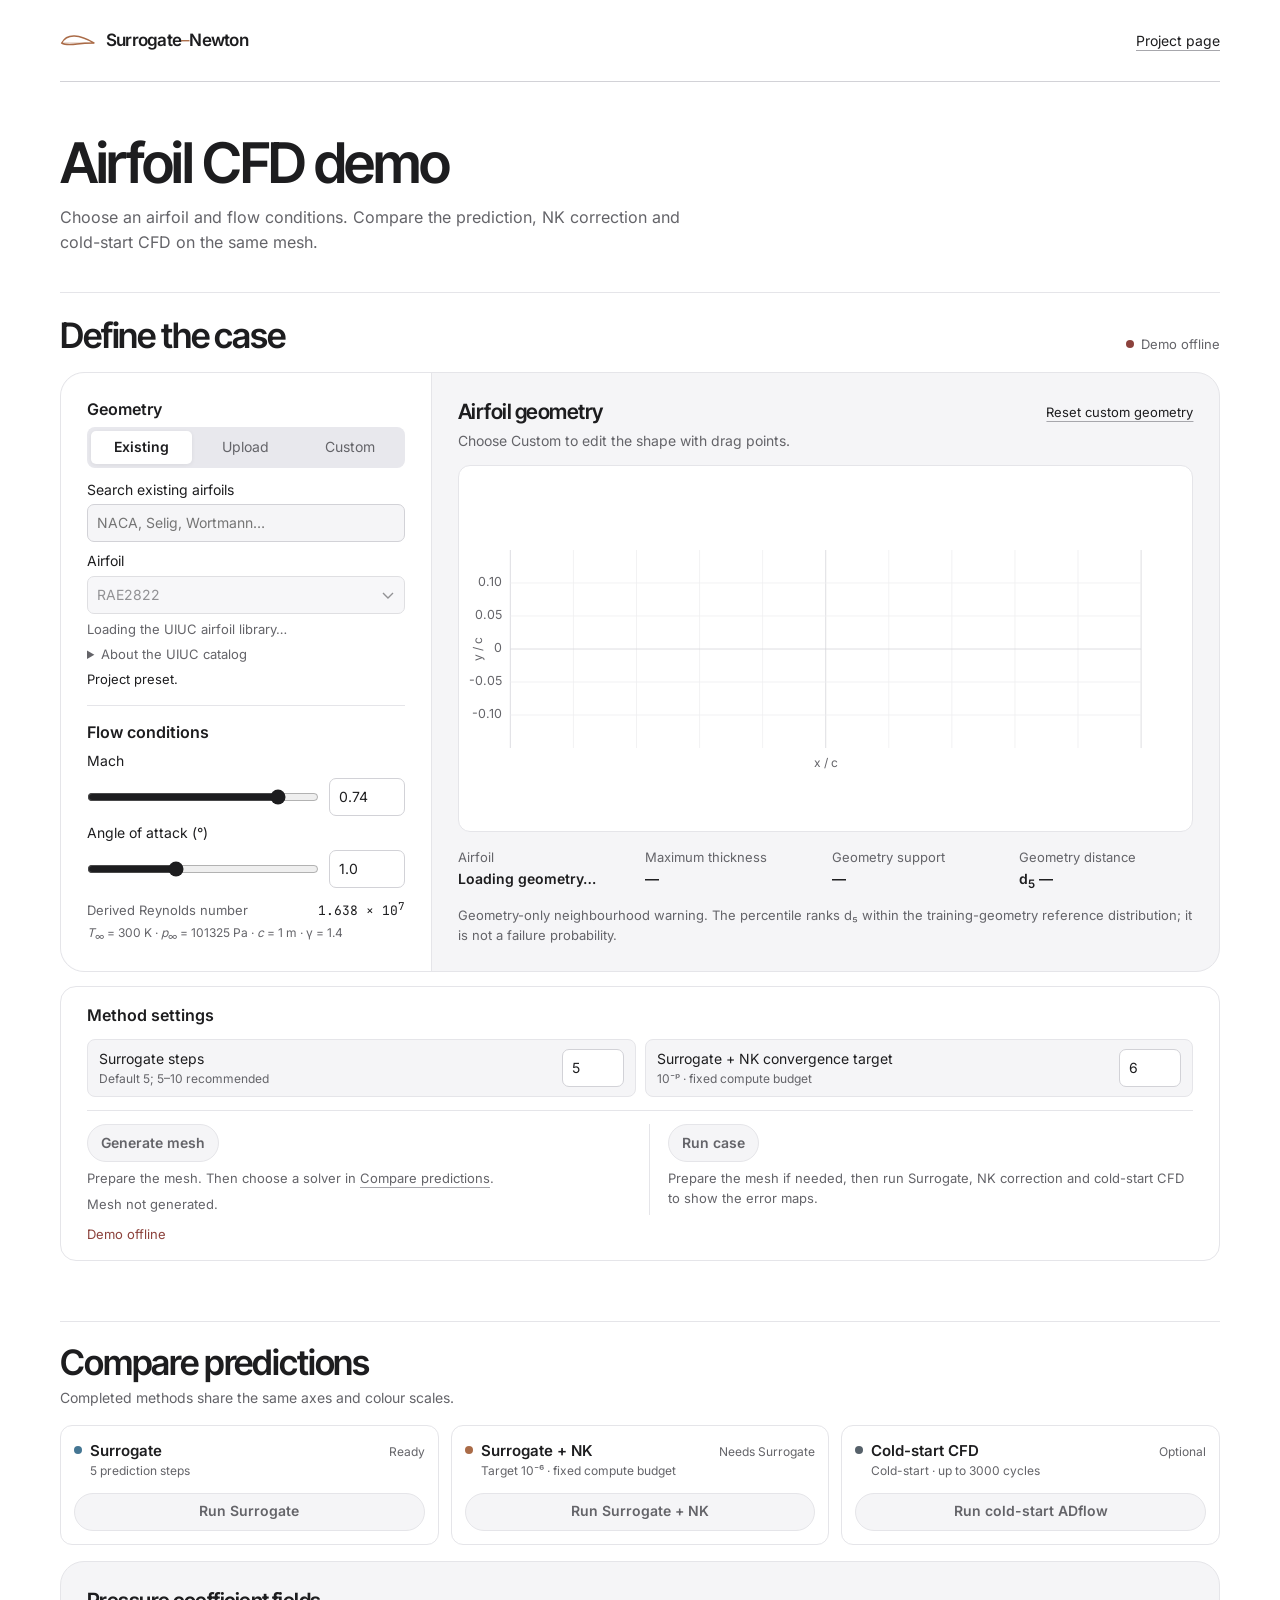
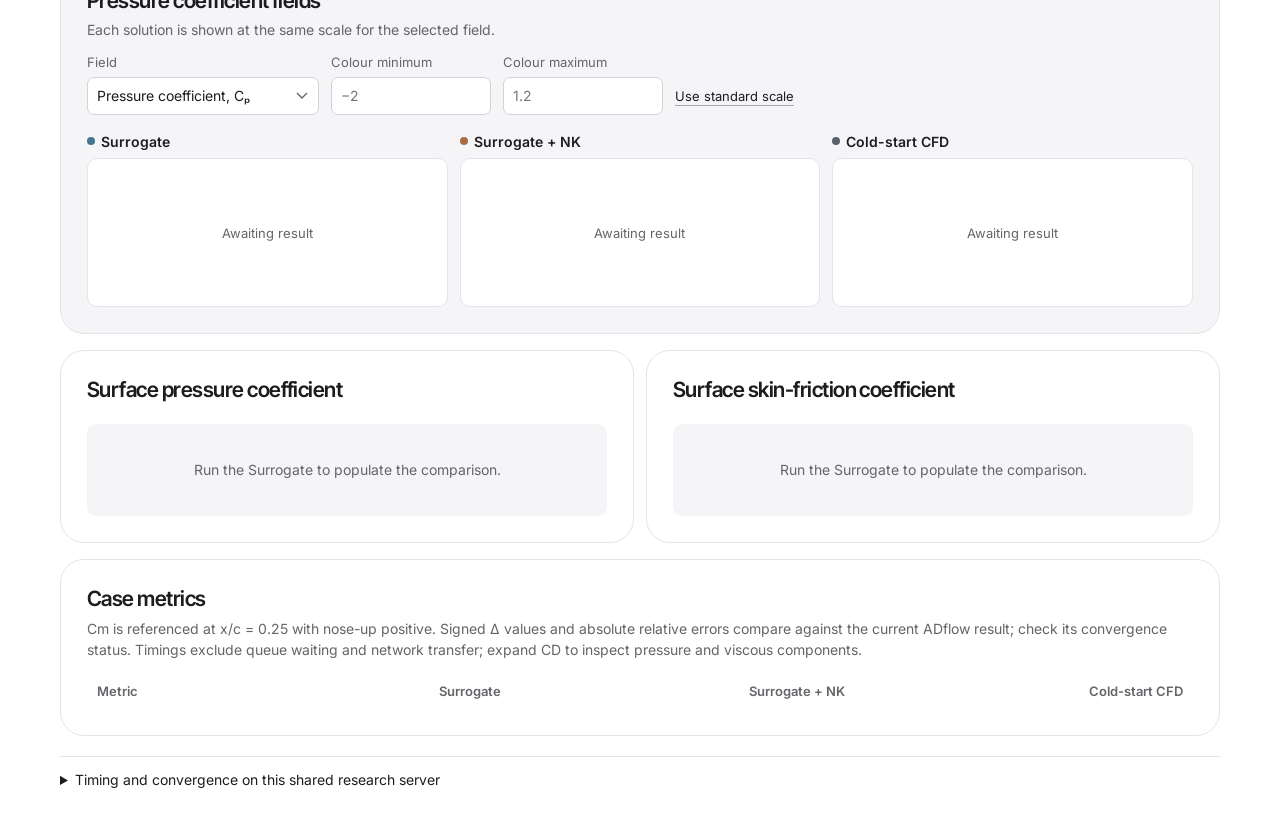
==== commit 43276aeb: "Remove explanatory text below demo surface plot titles" ====
--- a/demo/index.html
+++ b/demo/index.html
@@ -138,8 +138,8 @@
           <div class="result-heading field-heading"><div><h3 id="field-title">Pressure coefficient fields</h3><p>Each solution is shown at the same scale for the selected field.</p></div></div>
           <div class="field-toolbar">
             <label for="field-channel"><span>Field</span><select id="field-channel"><option value="cp" selected>Pressure coefficient, Cₚ</option><option value="density">Density</option><option value="velocity_x">Velocity X</option><option value="velocity_y">Velocity Y</option><option value="pressure">Pressure ratio, p/p∞</option><option value="sa_nu_tilde">SA working variable</option></select></label>
-            <label for="field-scale-min"><span>Colour minimum</span><input id="field-scale-min" type="number" step="any" placeholder="−2"></label>
-            <label for="field-scale-max"><span>Colour maximum</span><input id="field-scale-max" type="number" step="any" placeholder="1.2"></label>
+            <label id="color-min" for="field-scale-min"><span>Colour minimum</span><input id="field-scale-min" type="number" step="any" placeholder="−2"></label>
+            <label id="color-max" for="field-scale-max"><span>Colour maximum</span><input id="field-scale-max" type="number" step="any" placeholder="1.2"></label>
             <button id="field-scale-auto" class="text-button" type="button">Use standard scale</button>
           </div>
           <div class="field-grid">
@@ -152,8 +152,8 @@
             <div class="error-heading"><div><h4 id="error-title">Signed pressure coefficient error</h4><p id="error-description">Field minus cold-start CFD.</p></div></div>
             <div class="error-toolbar">
               <label id="cp-error-options" for="cp-error-mode"><span>Error display</span><select id="cp-error-mode"><option value="signed">Signed ΔCₚ</option><option value="absolute">Absolute |ΔCₚ|</option></select></label>
-              <label for="error-scale-min"><span>Error minimum</span><input id="error-scale-min" type="number" step="any" placeholder="Auto"></label>
-              <label for="error-scale-max"><span>Error maximum</span><input id="error-scale-max" type="number" step="any" placeholder="Auto"></label>
+              <label id="error-min" for="error-scale-min"><span>Error minimum</span><input id="error-scale-min" type="number" step="any" placeholder="Auto"></label>
+              <label id="error-max" for="error-scale-max"><span>Error maximum</span><input id="error-scale-max" type="number" step="any" placeholder="Auto"></label>
               <button id="error-scale-auto" class="text-button" type="button">Use automatic limits</button>
             </div>
             <div class="error-grid">
@@ -166,11 +166,11 @@
 
         <div class="surface-plot-grid">
           <article class="result-panel cp-panel">
-            <div class="result-heading"><div><h3>Surface pressure coefficient</h3><p>Raw wall-cell values are shown without curve smoothing so shock discontinuities remain visible. The shared trailing-edge closure is the mean of the final upper/lower values.</p></div><div id="cp-legend" class="plot-legend"></div></div>
+            <div class="result-heading"><div><h3>Surface pressure coefficient</h3></div><div id="cp-legend" class="plot-legend"></div></div>
             <div class="plot-frame"><svg id="cp-chart" viewBox="0 0 900 390" role="img" aria-label="Pressure coefficient comparison"><g class="chart-grid"></g><g class="chart-series"></g><g class="chart-labels"></g></svg><p class="empty-plot" id="cp-empty">Run the Surrogate to populate the comparison.</p></div>
           </article>
           <article class="result-panel cf-panel">
-            <div class="result-heading"><div><h3>Surface skin-friction coefficient</h3><p>Raw wall-face Cf from the ADflow-aligned viscous-traction operator; positive is downstream wall shear.</p></div><div id="cf-legend" class="plot-legend"></div></div>
+            <div class="result-heading"><div><h3>Surface skin-friction coefficient</h3></div><div id="cf-legend" class="plot-legend"></div></div>
             <div class="plot-frame"><svg id="cf-chart" viewBox="0 0 900 390" role="img" aria-label="Skin-friction coefficient comparison"><g class="chart-grid"></g><g class="chart-series"></g><g class="chart-labels"></g></svg><p class="empty-plot" id="cf-empty">Run the Surrogate to populate the comparison.</p></div>
           </article>
         </div>
